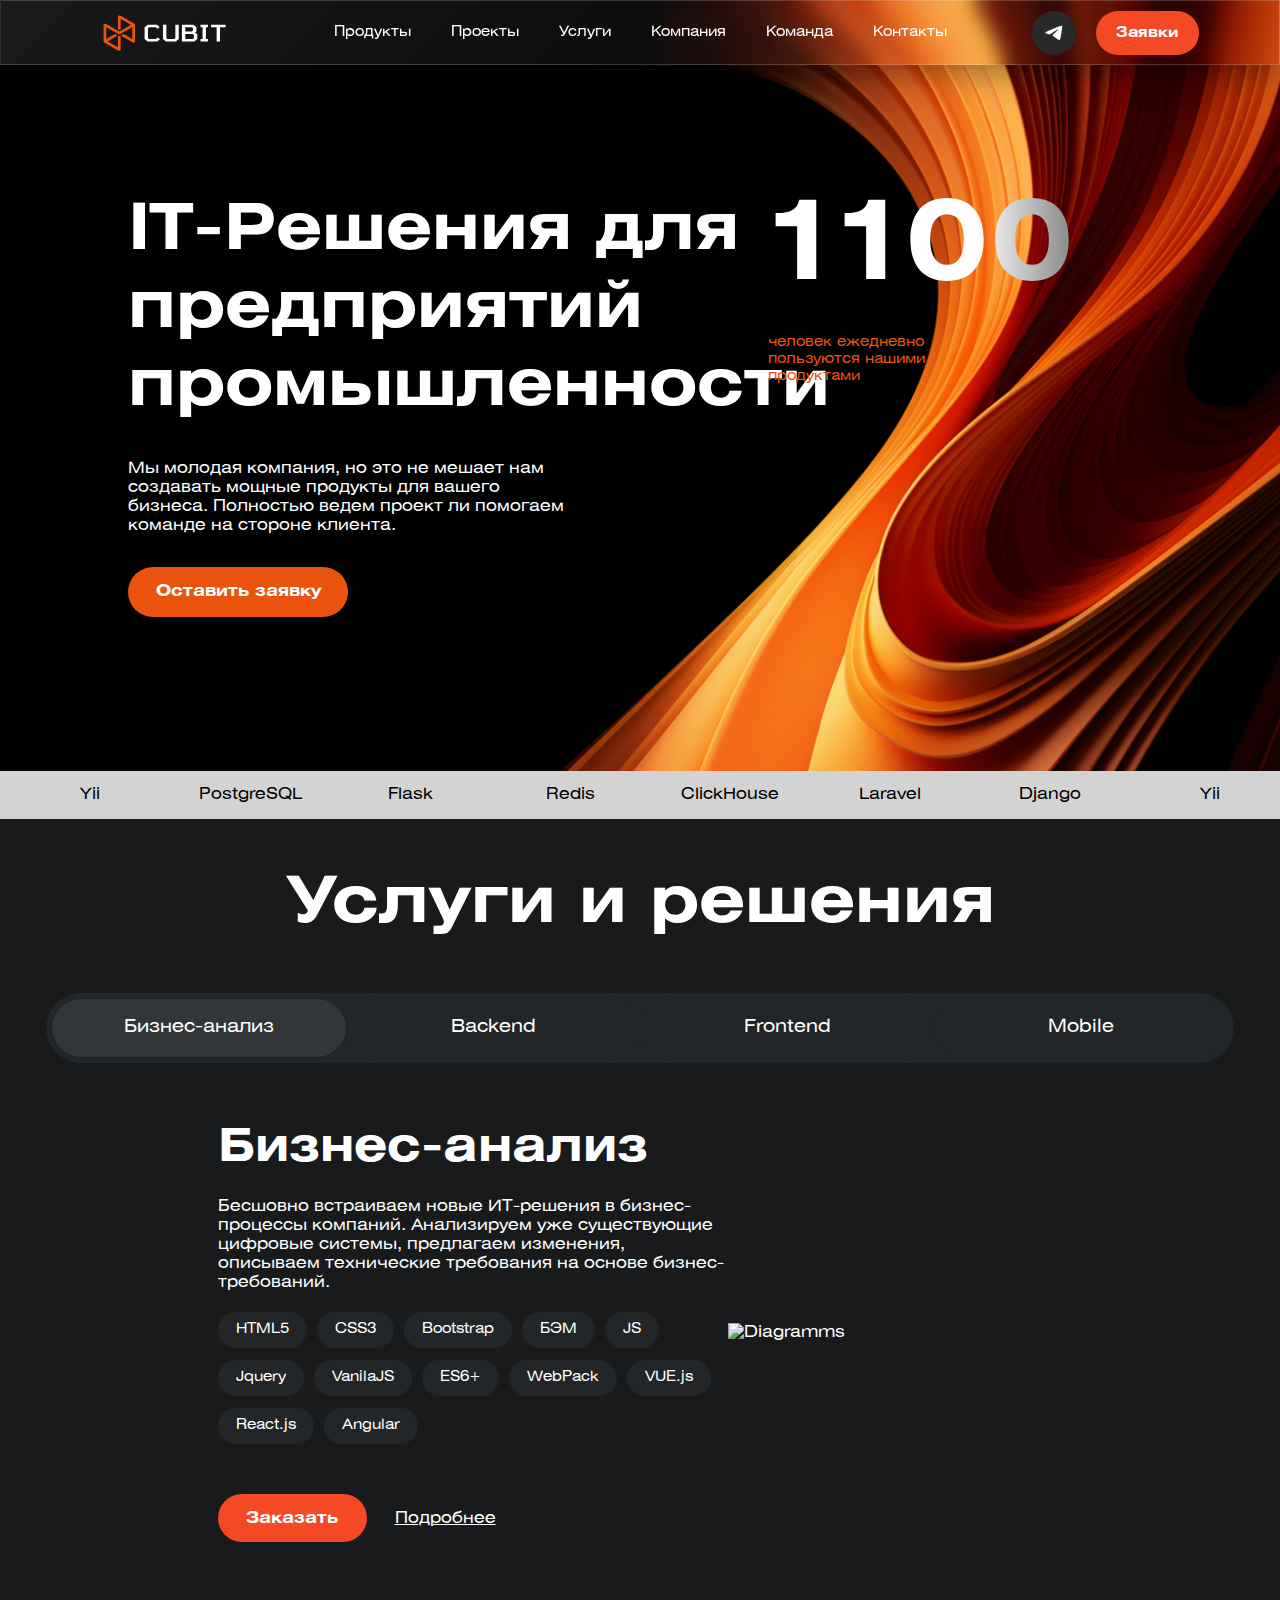
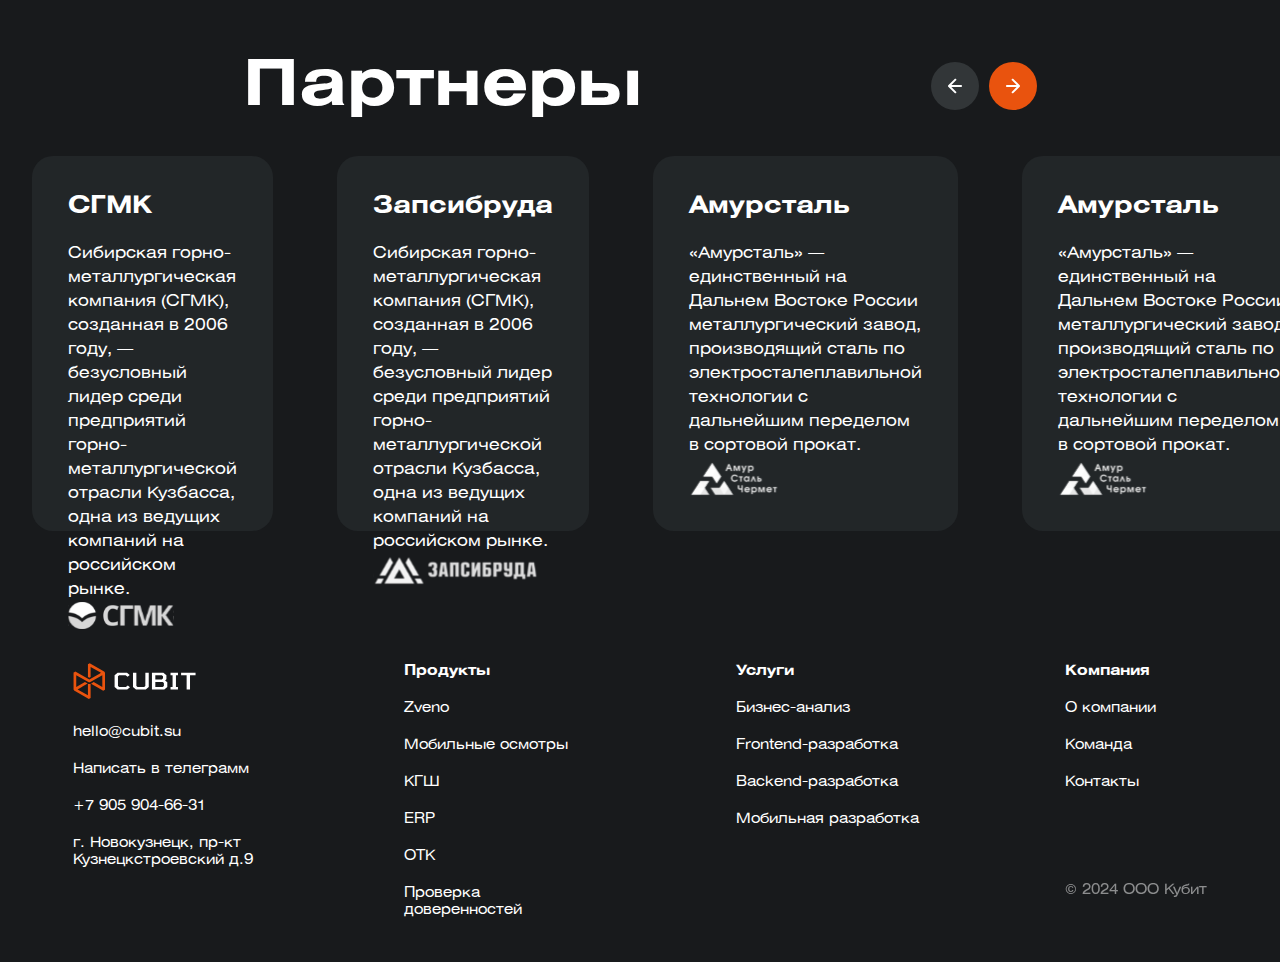
==== HTML/index.html @ 3ac8e77f "Add files via upload" ====
<!DOCTYPE html>
<html lang="en">

<head>
    <meta charset="UTF-8">
    <meta name="viewport" content="width=device-width, initial-scale=1.0">
    <meta lang="ru">
    <link rel="stylesheet" href="../CSS/index.css">
    <title>CUBIT</title>
</head>

<body>
    <section class="main-info-container">
        <header>
            <div class="header-container">
                <nav class="navigation-container">
                    <div class="company-logo">
                        <img src="../images/CubtiLogo.svg" alt="LOGO">
                    </div>
                    <div class="header-label">
                        <ul class="items">
                            <li class="item">Продукты</li>
                            <li class="item">Проекты</li>
                            <li class="item">Услуги</li>
                            <li class="item">Компания</li>
                            <li class="item">Команда</li>
                            <li class="item">Контакты</li>
                        </ul>
                    </div>
                    <div class="header-button">
                        <button class="telegramm"></button><button class="requests">Заявки</button>
                    </div>
                </nav>
        </header>
        <main>
            <div class="description-container">
                <h1 class="tesis">IT-Решения для предприятий промышленности</h1>
                <p class="description">Мы молодая компания, но это не мешает нам создавать мощные продукты для вашего
                    бизнеса. Полностью ведем проект ли помогаем команде на стороне клиента.</p>
                <button class="requests">Оставить заявку</button>
            </div>
            <div class="human-counter-container">
                <h1 class="human-counter">1100</h1>
                <p class="human-counter-description">человек ежедневно пользуются нашими продуктами</p>
            </div>
        </main>
    </section>
    <div class="scroll-feed">
        <ul class="scroll-feed-content">
            <li class="item">ClickHouse</li>
            <li class="item">Laravel</li>
            <li class="item">Django</li>
            <li class="item">Yii</li>
            <li class="item">PostgreSQL</li>
            <li class="item">Flask</li>
            <li class="item">Redis</li>
        </ul>
    </div>
    <div class="service-solution">
        <h1 class="solution-tesis">Услуги и решения</h1>
        <div class="solution-container">
            <div class="solutions">
                <button class="solution-btn tablink solution-selected"
                    onclick="openSolution(event,'Bussiness')">Бизнес-анализ</button>
                <button class="solution-btn tablink" onclick="openSolution(event,'Backend')">Backend</button>
                <button class="solution-btn tablink" onclick="openSolution(event,'Frontend')">Frontend</button>
                <button class="solution-btn tablink" onclick="openSolution(event,'Mobile')">Mobile</button>
            </div>
        </div>
        <div class="solution-explanation-container solution" id="Bussiness">
            <div class="solution-explanation">
                <h1 class="solution-name">Бизнес-анализ</h1>
                <p class="solution-description">Бесшовно встраиваем новые ИТ-решения в бизнес- процессы компаний.
                    Анализируем
                    уже существующие цифровые системы, предлагаем изменения, описываем технические требования на основе
                    бизнес-требований.</p>
                <ul class="solution-tags">
                    <li class="solution-tag">HTML5</li>
                    <li class="solution-tag">CSS3</li>
                    <li class="solution-tag">Bootstrap</li>
                    <li class="solution-tag">БЭМ</li>
                    <li class="solution-tag">JS</li>
                    <li class="solution-tag">Jquery</li>
                    <li class="solution-tag">VanilaJS</li>
                    <li class="solution-tag">ES6+</li>
                    <li class="solution-tag">WebPack</li>
                    <li class="solution-tag">VUE.js</li>
                    <li class="solution-tag">React.js</li>
                    <li class="solution-tag">Angular</li>
                </ul>
                <div class="info-container">
                    <button class="requests">Заказать</button><a href="#" class="detail">Подробнее</a>
                </div>
            </div>
            <img class="diagramm-picture" src="../images/diagramm.svg" alt="Diagramms">
        </div>
        <div class="solution-explanation-container solution" style="display: none;" id="Backend">
            <div class="solution-explanation">
                <h1 class="solution-name">Backend</h1>
                <p class="solution-description">Бесшовно встраиваем новые ИТ-решения в бизнес- процессы компаний.
                    Анализируем
                    уже существующие цифровые системы, предлагаем изменения, описываем технические требования на основе
                    бизнес-требований.</p>
                <ul class="solution-tags">
                    <li class="solution-tag">HTML5</li>
                    <li class="solution-tag">CSS3</li>
                    <li class="solution-tag">Bootstrap</li>
                    <li class="solution-tag">БЭМ</li>
                    <li class="solution-tag">JS</li>
                    <li class="solution-tag">Jquery</li>
                    <li class="solution-tag">VanilaJS</li>
                    <li class="solution-tag">ES6+</li>
                    <li class="solution-tag">WebPack</li>
                    <li class="solution-tag">VUE.js</li>
                    <li class="solution-tag">React.js</li>
                    <li class="solution-tag">Angular</li>
                </ul>
                <div class="info-container">
                    <button class="requests">Заказать</button><a href="#" class="detail">Подробнее</a>
                </div>
            </div>
            <img class="diagramm-picture" src="../images/diagramm2.svg" alt="Diagramms">
        </div>
        <div class="solution-explanation-container solution" style="display: none;" id="Frontend">
            <div class="solution-explanation">
                <h1 class="solution-name">Frontend</h1>
                <p class="solution-description">Бесшовно встраиваем новые ИТ-решения в бизнес- процессы компаний.
                    Анализируем
                    уже существующие цифровые системы, предлагаем изменения, описываем технические требования на основе
                    бизнес-требований.</p>
                <ul class="solution-tags">
                    <li class="solution-tag">HTML5</li>
                    <li class="solution-tag">CSS3</li>
                    <li class="solution-tag">Bootstrap</li>
                    <li class="solution-tag">БЭМ</li>
                    <li class="solution-tag">JS</li>
                    <li class="solution-tag">Jquery</li>
                    <li class="solution-tag">VanilaJS</li>
                    <li class="solution-tag">ES6+</li>
                    <li class="solution-tag">WebPack</li>
                    <li class="solution-tag">VUE.js</li>
                    <li class="solution-tag">React.js</li>
                    <li class="solution-tag">Angular</li>
                </ul>
                <div class="info-container">
                    <button class="requests">Заказать</button><a href="#" class="detail">Подробнее</a>
                </div>
            </div>
            <img class="diagramm-picture" src="../images/diagramm3.svg" alt="Diagramms">
        </div>
        <div class="solution-explanation-container solution" style="display: none;" id="Mobile">
            <div class="solution-explanation">
                <h1 class="solution-name">Mobile</h1>
                <p class="solution-description">Бесшовно встраиваем новые ИТ-решения в бизнес- процессы компаний.
                    Анализируем
                    уже существующие цифровые системы, предлагаем изменения, описываем технические требования на основе
                    бизнес-требований.</p>
                <ul class="solution-tags">
                    <li class="solution-tag">HTML5</li>
                    <li class="solution-tag">CSS3</li>
                    <li class="solution-tag">Bootstrap</li>
                    <li class="solution-tag">БЭМ</li>
                    <li class="solution-tag">JS</li>
                    <li class="solution-tag">Jquery</li>
                    <li class="solution-tag">VanilaJS</li>
                    <li class="solution-tag">ES6+</li>
                    <li class="solution-tag">WebPack</li>
                    <li class="solution-tag">VUE.js</li>
                    <li class="solution-tag">React.js</li>
                    <li class="solution-tag">Angular</li>
                </ul>
                <div class="info-container">
                    <button class="requests">Заказать</button><a href="#" class="detail">Подробнее</a>
                </div>
            </div>
            <img class="diagramm-picture" src="../images/diagramm4.svg" alt="Diagramms">
        </div>
    </div>
    <section class="company-feed">
        <div class="upper-company-menu">
            <h1>Партнеры</h1>
            <div class="move-container"><button class="move"></button><button class="choose move"></button></div>
        </div>
        <div class="article-section">
            <article class="client">
                <h2 class="company-name">СГМК</h2>
                <p class="company-description">Сибирская горно-металлургическая компания (СГМК), созданная в 2006 году,
                    — безусловный лидер среди предприятий горно-металлургической отрасли Кузбасса, одна из ведущих
                    компаний на российском рынке.</p>
                <div class="image-container">
                    <img class="company-logo" src="../images/image 75.svg" alt="LOGO">
                </div>
            </article>
            <article class="client">
                <h2 class="company-name">Запсибруда</h2>
                <p class="company-description">Сибирская горно-металлургическая компания (СГМК), созданная в 2006 году,
                    — безусловный лидер среди предприятий горно-металлургической отрасли Кузбасса, одна из ведущих
                    компаний на российском рынке.</p>
                <div class="image-container">
                    <img class="company-logo" src="../images/image 72.svg" alt="LOGO">
                </div>
            </article>
            <article class="client">
                <h2 class="company-name">Амурсталь</h2>
                <p class="company-description">«Амурсталь» — единственный на Дальнем Востоке России металлургический
                    завод, производящий сталь по электросталеплавильной технологии с дальнейшим переделом в сортовой
                    прокат.</p>
                <div class="image-container">
                    <img class="company-logo" src="../images/image 77.svg" alt="LOGO">
                </div>
            </article>
            <article class="client">
                <h2 class="company-name">Амурсталь</h2>
                <p class="company-description">«Амурсталь» — единственный на Дальнем Востоке России металлургический
                    завод, производящий сталь по электросталеплавильной технологии с дальнейшим переделом в сортовой
                    прокат.</p>
                <div class="image-container">
                    <img class="company-logo" src="../images/image 77.svg" alt="LOGO">
                </div>
            </article>
        </div>
    </section>
    <div class="footer">
        <div class="footer-container">
            <img src="../images/CubtiLogo.svg" alt="LOGO">
            <ul class="items">
                <li class="item">hello@cubit.su</li>
                <li class="item">Написать в телеграмм</li>
                <li class="item">+7 905 904-66-31</li>
                <li class="item">г. Новокузнецк, пр-кт Кузнецкстроевский д.9</li>
            </ul>
        </div>
        <div class="footer-container">
            <h3 class="heading">Продукты</h3>
            <ul class="items">
                <li class="item">Zveno</li>
                <li class="item">Мобильные осмотры</li>
                <li class="item">КГШ</li>
                <li class="item">ERP</li>
                <li class="item">ОТК</li>
                <li class="item">Проверка доверенностей</li>
            </ul>
        </div>
        <div class="footer-container">
            <h3 class="heading">Услуги</h3>
            <ul class="items">
                <li class="item">Бизнес-анализ</li>
                <li class="item">Frontend-разработка</li>
                <li class="item">Backend-разработка</li>
                <li class="item">Мобильная разработка</li>
            </ul>
        </div>
        <div class="footer-container">
            <h3 class="heading">Компания</h3>
            <ul class="items">
                <li class="item">О компании</li>
                <li class="item">Команда</li>
                <li class="item">Контакты</li>
            </ul>
            <p class="non-classic-item">© 2024 ООО Кубит</p>
        </div>
    </div>
</body>

</html>

<script>
    function openSolution(evt, solutionName) {
        var i, x, tablinks;
        var x = document.getElementsByClassName("solution");
        for (i = 0; i < x.length; i++) {
            x[i].style.display = "none";
        }
        tablinks = document.getElementsByClassName("tablink");
        for (i = 0; i < x.length; i++) {
            tablinks[i].className = tablinks[i].className.replace(" solution-selected", "");
        }
        document.getElementById(solutionName).style.display = "flex";
        evt.currentTarget.className += " solution-selected";
    }
</script>
<script>
    const root = document.documentElement;
    const scroll_feed = getComputedStyle(root).getPropertyValue("--scroll-feed-elements-displayed");
    const scroll_feed_content = document.querySelector("ul.scroll-feed-content");

    root.style.setProperty("--scroll-feed-elements",scroll_feed_content.children.length);

    for (let i = 0; i < scroll_feed; i++) {
        scroll_feed_content.appendChild(scroll_feed_content.children[i].cloneNode(true));
    }
</script>
---- CSS/index.css ----
* {
    box-sizing: border-box;
    margin: 0;
    padding: 0;
}

@font-face {
    font-family: "HeliosExt";
    src: url("../fonts/HeliosExt-Bold.otf") format("opentype");
    font-weight: bold;
}

@font-face {
    font-family: "HeliosExt";
    src: url("../fonts/HeliosExt-Regular.otf") format("opentype");
    font-weight: normal;
}

body {
    font-family: 'HeliosExt', sans-serif;
    background-color: #181A1C;
}

.main-info-container {
    background-color: #000000;
    width: auto;
    background-repeat: no-repeat;
    background-size: contain;
    background-image: url("../images/Background.png");
    position: relative;
    background-position: right;
    z-index:0;
}

.navigation-container {
    padding: 0 15px;
    display: flex;
    height: 65px;
    background: linear-gradient(135deg, rgba(255, 255, 255, 0.1), rgba(255, 255, 255, 0));
    backdrop-filter: blur(10px);
    -webkit-backdrop-filter: blur(10px);
    border: 1px solid rgba(255, 255, 255, 0.18);
    box-shadow: 0 8px 32px 0 rgba(0, 0, 0, 0.37);
}

.navigation-container .company-logo {
    width: 33%;
    height: 36px;
    display: flex;
    justify-content: center;
    align-self: center;
}

.navigation-container .header-label {
    align-content: center;
}

.navigation-container .header-label .items {
    width: auto;
    display: flex;
    list-style: none;
}

.item {
    font-size: 14px;
    color: #ffffff;
    padding-left: 20px;
    padding-right: 20px;
}

.navigation-container .header-button {
    display: flex;
    justify-content: center;
    align-items: center;
    width: 33%;
}

.navigation-container .header-button .requests {
    text-align: center;
    font-family: 'HeliosExt', sans-serif;
    font-weight: bold;
    font-size: 14px;
    border-radius: 30px;
    background-color: rgba(243, 73, 37, 255);
    color: #ffffff;
    border: 0px;
    font-weight: bold;
    border-radius: 100px;
    padding: 13px 20px 11px 20px;
    width: 103px;
    height: 44px;
    backdrop-filter: blur(15px);
}

.navigation-container .header-button .telegramm {
    border-radius: 100px;
    padding: 12px 13px 12px 11px;
    width: 44px;
    height: 44px;
    backdrop-filter: blur(15px);
    background-image: url("../images/TelegramLogo.svg");
    background-repeat: no-repeat;
    background-position: center;
    background-color: #292929;
    border: 0px;
    margin-right: 20px;
}

main {
    display: flex;
    flex-wrap: wrap;
}

main .tesis {
    font-weight: bold;
    color: #ffffff;
    font-size: 64px;
}

main .description-container {
    width: 50%;
    flex-wrap: wrap;
    justify-content: center;
    align-items: center;
    margin-left: 10%;
    margin-top: 10%;
    margin-bottom: 12%;
}

main .description-container .requests {
    width: 220px;
    height: 50px;
    font-size: 16px;
    align-self: center;
    margin-top: 5%;
    border-radius: 30px;
    background-color: rgba(233, 83, 14, 255);
    color: #ffffff;
    border: 0px;
    font-weight: bold;
    font-family: 'HeliosExt', sans-serif;
}

main .description {
    color: #ffffff;
    margin-top: 5%;
    width: 70%;
}

main .human-counter {
    font-weight: bold;
    color: #ffffff;
    font-size: 112px;
    line-height: 100%;
    letter-spacing: 0.02em;
    color: transparent;
    -webkit-background-clip: text;
    position: relative;
    background-clip: text;
    background-image: linear-gradient(to right, #fff, #fff, #000000);
    z-index: -1;
}

main .human-counter-description {
    flex-direction: row;
    flex-wrap: wrap;
    width: 50%;
    margin-top: 7%;
    font-family: 'HeliosExt', sans-serif;
    color: #ffffff;
    font-size: 14px;
}

main .human-counter-container {
    margin-top: 10%
}

main .human-counter-container .human-counter-description {
    font-family: 'HeliosExt', sans-serif;
    color: rgba(233, 83, 14, 255);
}

.scroll-feed {
    background-color: #d3d3d3;
    height: 48px;
    padding: 12px 20px;
    overflow: hidden;
    position: relative;
}

:root {
    --scroll-feed-width: 80vw;
    --scroll-feed-height: 20vh;
    --scroll-feed-elements-displayed: 7;
    --scroll-feed-element-width: calc(var(--scroll-feed-width) / var(--scroll-feed-elements-displayed));
    --scroll-feed-animation-duration: calc(var(--scroll-feed-elements) * 5s);
}

.scroll-feed-content {
    list-style: none;
    height: 100%;
    display: flex;
    animation: 100ms linear infinite;
}

.scroll-feed:before,
.scroll-feed:after {
    position: absolute;
    height: 100%;
    top: 0;
    z-index: 1;
    content: "";
}

.scroll-feed .scroll-feed-content {
    display: flex;
    justify-content: center;
    align-content: center;
    list-style-type: none;
    animation: scrolling var(--scroll-feed-animation-duration) linear infinite;
}

@keyframes scrolling {
    0% {
        transform: translateX(0);
    }

    100% {
        transform: translateX(calc(-1 * var(--scroll-feed-element-width) * var(--scroll-feed-elements)));
    }
}

.scroll-feed .scroll-feed-content .item {
    color: black;
    padding-left: 40px;
    line-height: 150%;
    font-size: 16px;
    display: flex;
    justify-content: center;
    align-items: center;
    flex-shrink: 0;
    width: 160px;
    max-height: 100%;
    white-space: nowrap;
}

@media (max-width: 600px) {
    html {
        font-size: 12px;
    }

    :root {
        --scroll-feed-width: 100vw;
        --scroll-feed-height: 16vh;
        --scroll-feed-elements-displayed: 3;
    }

    .scroll-feed:before,
    .scroll-feed:after {
        width: 5rem;
    }
}

.service-solution {
    color: #ffffff;
    width: 100%;
    margin-bottom: 100px;
}

.service-solution .solution-tesis {
    display: flex;
    justify-content: center;
    margin-top: 4%;
    margin-bottom: 4%;
    font-size: 64px;
    line-height: 112%;
}

.service-solution .solution-container {
    justify-content: center;
    display: flex;
}

.service-solution .solutions {
    justify-content: center;
    align-items: center;
    display: flex;
    border-radius: 100px;
    padding: 6px;
    height: 70px;
    background-color: #222628;
}

.service-solution .solutions .solution-btn {
    text-align: center;
    list-style-type: none;
    border-radius: 100px;
    padding: 16px 8px;
    width: 294px;
    height: 58px;
    font-size: 18px;
    color: #ffffff;
    border: 0;
    font-family: 'HeliosExt', sans-serif;
    background-color: #222628;
}

.service-solution .solutions .solution-selected {
    text-align: center;
    list-style-type: none;
    border-radius: 100px;
    padding: 16px 8px;
    width: 294px;
    height: 58px;
    box-shadow: 0 1px 2px 0 rgba(0, 0, 0, 0.15);
    background: #323638;
    font-size: 18px;
}

.service-solution .solution-tags {
    margin-top: 20px;
    display: flex;
    flex-wrap: wrap;
    width: 500px;
    list-style-type: none;
    align-content: center;
    gap: 12px 10px;
}

.service-solution .solution-tags .solution-tag {
    padding: 9px 18px 7px 18px;
    height: 36px;
    border-radius: 30px;
    text-align: center;
    font-size: 14px;
    background-color: #222628;
}

.service-solution .requests {
    border-radius: 40px;
    padding: 13px 28px 11px 28px;
    width: 149px;
    height: 48px;
    border: 0px;
    background-color: rgba(243, 73, 37, 255);
    color: #ffffff;
    font-weight: bold;
    font-size: 16px;
    line-height: 150%;
    font-family: 'HeliosExt', sans-serif;
}

.info-container {
    margin-top: 50px
}

.solution-description {
    margin-top: 20px;
    width: 510px;
    flex-wrap: wrap;
}

.detail {
    color: #ffffff;
    text-decoration: underline 0.89px solid #ffffff;
    border-radius: 40px;
    padding: 13px 28px 11px 28px;
    width: 166px;
    height: 48px;
}

.solution-explanation-container {
    margin-top: 50px;
    justify-content: space-around;
    align-items: center;
    display: flex;
    margin-left: 17%;
    margin-right: 17%;
}

.solution-name {
    font-size: 46px;
    line-height: 117%;
    font-weight: bold;
}


.diagramm-picture {
    justify-content: center;
    align-content: center;
    width: 592px;
    height: 440px;
}

.company-feed {
    color: #ffffff;
}

.company-feed .upper-company-menu {
    justify-content: space-between;
    align-items: center;
    display: flex;
    margin-left: 19%;
    margin-right: 19%;
}

.company-feed h1 {
    font-weight: bold;
    font-size: 64px;
    line-height: 112%;
}

.company-feed .move {
    height: 48px;
    width: 48px;
    border-radius: 30px;
    border: 0;
    background-color: #323638;
    background-image: url("../images/Arrow\ 1.svg");
    background-repeat: no-repeat;
    background-position: center;
    margin-left: 10px;
}

.company-feed .choose {
    background-color: #E9530E;
    background-image: url("../images/Arrow\ 1.svg");
    transform: rotate(180deg);
}

.article-section {
    display: flex;
    justify-content: space-between;
}

.client {
    margin: 32px;
    border-radius: 21px;
    padding: 36px;
    width: 374px;
    height: 375px;
    background: #222628;
    display: flex;
    flex-direction: column;
}

.company-description {
    margin-top: 20px;
    line-height: 150%;
}

.client .image-container {
    height: 100%;
    align-content: end;
    justify-items: end;
}

.footer {
    margin-top: 100px;
    color: #ffffff;
    width: 100%;
    height: 299px;
    display: flex;
    justify-content: space-around;
}

.footer .footer-container {
    align-items: center;
}

.footer .items {
    list-style-type: none;
}

.footer .item {
    max-width: 185px;
    text-align: left;
    margin-left: 0;
    padding: 0;
    margin-top: 20px;
    font-weight: normal;
    font-size: 14px;
}

.footer .heading {
    font-weight: bold;
    font-size: 14px;
}

.footer .non-classic-item {
    opacity: 0.5;
    font-size: 14px;
    height: 108px;
    align-content: end;
}

/*animation, position, z-index, max-width, class for div*/
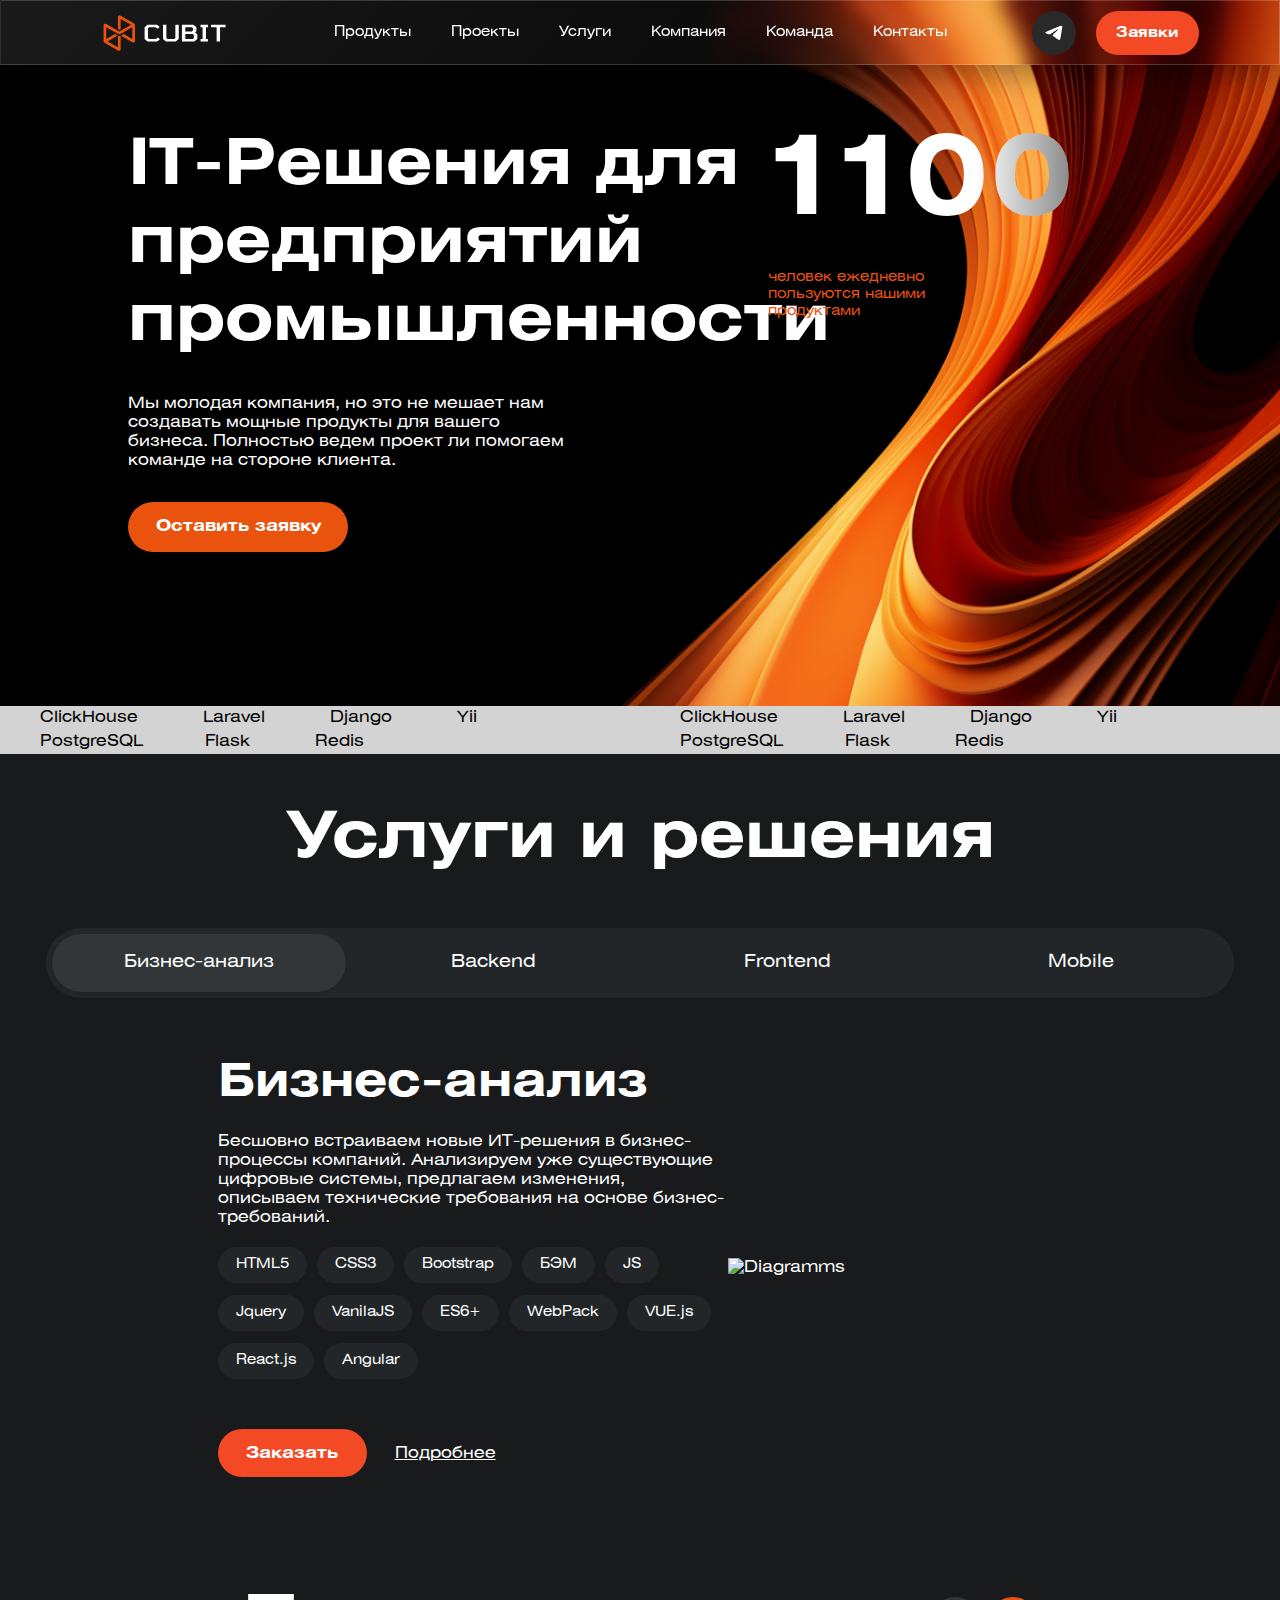
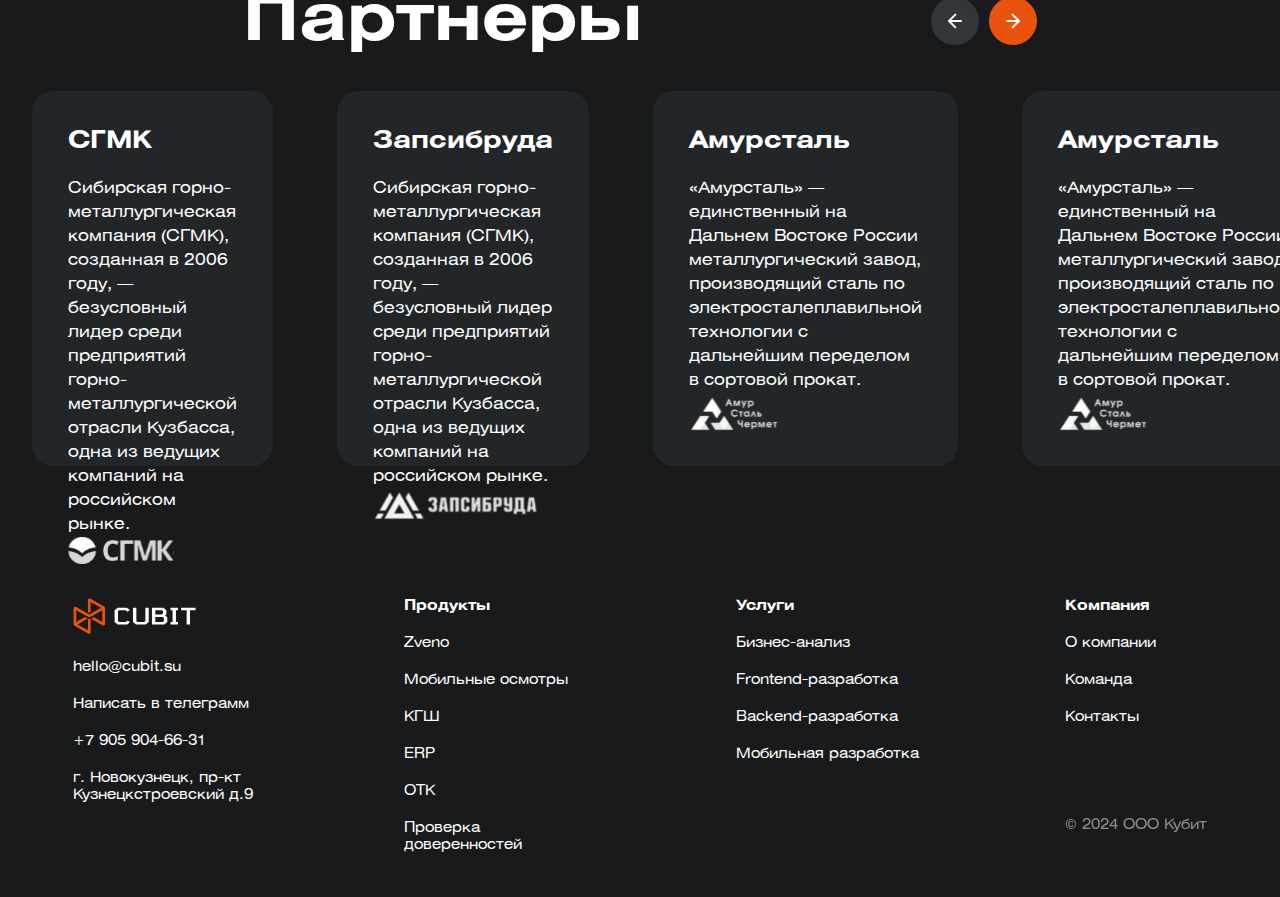
==== commit 1772dac7: "Start learning js" ====
--- a/HTML/index.html
+++ b/HTML/index.html
@@ -10,43 +10,51 @@
 </head>
 
 <body>
-    <section class="main-info-container">
-        <header>
-            <div class="header-container">
-                <nav class="navigation-container">
-                    <div class="company-logo">
-                        <img src="../images/CubtiLogo.svg" alt="LOGO">
-                    </div>
-                    <div class="header-label">
-                        <ul class="items">
-                            <li class="item">Продукты</li>
-                            <li class="item">Проекты</li>
-                            <li class="item">Услуги</li>
-                            <li class="item">Компания</li>
-                            <li class="item">Команда</li>
-                            <li class="item">Контакты</li>
-                        </ul>
-                    </div>
-                    <div class="header-button">
-                        <button class="telegramm"></button><button class="requests">Заявки</button>
-                    </div>
-                </nav>
-        </header>
-        <main>
-            <div class="description-container">
-                <h1 class="tesis">IT-Решения для предприятий промышленности</h1>
-                <p class="description">Мы молодая компания, но это не мешает нам создавать мощные продукты для вашего
-                    бизнеса. Полностью ведем проект ли помогаем команде на стороне клиента.</p>
-                <button class="requests">Оставить заявку</button>
-            </div>
-            <div class="human-counter-container">
-                <h1 class="human-counter">1100</h1>
-                <p class="human-counter-description">человек ежедневно пользуются нашими продуктами</p>
-            </div>
-        </main>
-    </section>
+    <header>
+        <div class="header-container">
+            <nav class="navigation-container">
+                <div class="company-logo">
+                    <img src="../images/CubtiLogo.svg" alt="LOGO">
+                </div>
+                <div class="header-label">
+                    <ul class="items">
+                        <li class="item">Продукты</li>
+                        <li class="item">Проекты</li>
+                        <li class="item">Услуги</li>
+                        <li class="item">Компания</li>
+                        <li class="item">Команда</li>
+                        <li class="item">Контакты</li>
+                    </ul>
+                </div>
+                <div class="header-button">
+                    <button class="telegramm"></button><button class="requests">Заявки</button>
+                </div>
+            </nav>
+    </header>
+    <main>
+        <div class="description-container">
+            <h1 class="tesis">IT-Решения для предприятий промышленности</h1>
+            <p class="description">Мы молодая компания, но это не мешает нам создавать мощные продукты для вашего
+                бизнеса. Полностью ведем проект ли помогаем команде на стороне клиента.</p>
+            <button class="requests">Оставить заявку</button>
+        </div>
+        <div class="human-counter-container">
+            <h1 class="human-counter">1100</h1>
+            <p class="human-counter-description">человек ежедневно пользуются нашими продуктами</p>
+        </div>
+    </main>
     <div class="scroll-feed">
-        <ul class="scroll-feed-content">
+        <ul class="scroll-feed-content-1">
+            <li class="item">ClickHouse</li>
+            <li class="item">Laravel</li>
+            <li class="item">Django</li>
+            <li class="item">Yii</li>
+            <li class="item">PostgreSQL</li>
+            <li class="item">Flask</li>
+            <li class="item">Redis</li>
+        </ul>
+
+        <ul class="scroll-feed-content-2" aria-hidden="true">
             <li class="item">ClickHouse</li>
             <li class="item">Laravel</li>
             <li class="item">Django</li>
@@ -94,7 +102,7 @@
             </div>
             <img class="diagramm-picture" src="../images/diagramm.svg" alt="Diagramms">
         </div>
-        <div class="solution-explanation-container solution" style="display: none;" id="Backend">
+        <div class="solution-explanation-container hidden-block solution" id="Backend">
             <div class="solution-explanation">
                 <h1 class="solution-name">Backend</h1>
                 <p class="solution-description">Бесшовно встраиваем новые ИТ-решения в бизнес- процессы компаний.
@@ -121,7 +129,7 @@
             </div>
             <img class="diagramm-picture" src="../images/diagramm2.svg" alt="Diagramms">
         </div>
-        <div class="solution-explanation-container solution" style="display: none;" id="Frontend">
+        <div class="solution-explanation-container hidden-block solution" id="Frontend">
             <div class="solution-explanation">
                 <h1 class="solution-name">Frontend</h1>
                 <p class="solution-description">Бесшовно встраиваем новые ИТ-решения в бизнес- процессы компаний.
@@ -148,7 +156,7 @@
             </div>
             <img class="diagramm-picture" src="../images/diagramm3.svg" alt="Diagramms">
         </div>
-        <div class="solution-explanation-container solution" style="display: none;" id="Mobile">
+        <div class="solution-explanation-container hidden-block solution" id="Mobile">
             <div class="solution-explanation">
                 <h1 class="solution-name">Mobile</h1>
                 <p class="solution-description">Бесшовно встраиваем новые ИТ-решения в бизнес- процессы компаний.
@@ -279,14 +287,174 @@
         evt.currentTarget.className += " solution-selected";
     }
 </script>
-<script>
-    const root = document.documentElement;
-    const scroll_feed = getComputedStyle(root).getPropertyValue("--scroll-feed-elements-displayed");
-    const scroll_feed_content = document.querySelector("ul.scroll-feed-content");
-
-    root.style.setProperty("--scroll-feed-elements",scroll_feed_content.children.length);
-
-    for (let i = 0; i < scroll_feed; i++) {
-        scroll_feed_content.appendChild(scroll_feed_content.children[i].cloneNode(true));
-    }
+
+<script>
+    function upChar(symboll) {
+        return symboll[0].toUpperCase() + symboll.slice(1);
+    }
+    console.log(upChar("Вася"));
+</script>
+
+<script>
+    function checkSpam(str) {
+        str = str.toLowerCase();
+        if (str.includes("1xbet"))
+            return true;
+        else if (str.includes("xxx"))
+            return true;
+        return false;
+    }
+
+    console.log(checkSpam('1XbeT now') === true);
+    console.log(checkSpam('free xxxxx') === true);
+    console.log(checkSpam('innocent rabbit') === true);
+</script>
+
+<script>
+    function truncate(str, maxlength) {
+        if (str.length <= maxlength)
+            return str;
+        return str.slice(0, maxlength - 1) + "…";
+    }
+
+    console.log(truncate('Вот, что мне хотелось бы сказать на эту тему:', 20));
+    console.log(truncate('Вот, что мне хотелось бы сказать на эту тему:', 20) === 'Вот, что мне хотело…');
+    console.log(truncate('Всем привет!', 20) === 'Всем привет!');
+</script>
+
+<script>
+    let salaries = {
+        month: 'December',
+        currency: 'USD',
+        isPayed: false
+    };
+
+    function sumSalary(salaries) {
+        let sum = 0;
+        for (let x in salaries) {
+            if ((Infinity > salaries[x]) && (salaries[x] > -Infinity) && !(isNaN(salaries[x])) && (typeof (salaries[x]) == typeof (sum)))
+                sum += salaries[x];
+        }
+        return sum;
+    }
+    console.log(sumSalary(salaries));
+</script>
+
+<script>
+    function isEmpty(obj) {
+        let i = 0;
+        for (x in obj) {
+            i++;
+        }
+        if (i == 0)
+            return true;
+        return false;
+    }
+    let schedule = {};
+
+    console.log(isEmpty(schedule)); // true
+
+    schedule["8:30"] = "подъём";
+
+    console.log(isEmpty(schedule)); // false
+</script>
+
+<script>
+    let calculator = {
+        read(number1, number2) {
+            this.number1 = number1;
+            this.number2 = number2;
+        },
+        sum() {
+            return this.number1 + this.number2;
+        },
+        mul() {
+            return this.number1 * this.number2;
+        },
+    };
+    calculator.read(3, 5);
+    console.log(calculator.sum()); // 8
+    console.log(calculator.mul()); // 15
+</script>
+
+<script>
+    let vasya = { name: 'Вася', age: 25 };
+    let petya = { name: 'Петя', age: 30 };
+    let masha = { name: 'Маша', age: 28 };
+
+    let user = [vasya, petya, masha];
+
+    function namify(users) {
+        return users.map(user => user.name);
+    }
+    let names = namify(users);
+    console.log(names);
+</script>
+
+<script>
+    let arr = [5, 3, 8, 1];
+    function filterRange(arr, a, b) {
+        return arr.filter(item => item >= a && item <= b);
+    }
+
+    let filtred = filterRange(arr, 5, 3);
+
+    console.log(filtred);
+    console.log(arr);
+</script>
+
+<script>
+    function camelize(str) {
+        str = str.split('-');
+        for (let i = 1; i < str.length; i++) {
+            str[i] = str[i][0].toUpperCase() + str[i].slice(1);
+        }
+        return str.join('');
+    }
+
+    console.log(camelize('background-color') == 'backgroundColor');
+    console.log(camelize('list-style-image') == 'listStyleImage');
+    console.log(camelize('-webkit-transition') == 'WebkitTransition');
+</script>
+
+<script>
+    let user1 = {
+        "balance": "$1,825.65",
+        "picture": "https://placehold.it/32x32",
+        "age": 21,
+        "name": "Golden Branch",
+        "gender": "male",
+        "greeting": "Hello, Golden Branch! You have 7 unread messages.",
+        "favouriteFruit": "banana"
+    };
+    let user2 = {
+        "balance": "$1,825.65",
+        "picture": "https://placehold.it/32x32",
+        "age": 21,
+        "name": "Golden Branch",
+        "gender": "male",
+        "greeting": "Hello, Golden Branch! You have 7 unread messages.",
+        "favouriteFruit": "banana"
+    };
+    let user3 = {
+        "balance": "$1,825.65",
+        "picture": "https://placehold.it/32x32",
+        "age": 45,
+        "name": "Golden Branch",
+        "gender": "male",
+        "greeting": "Hello, Golden Branch! You have 7 unread messages.",
+        "favouriteFruit": "banana"
+    };
+    let users = [user1, user2, user3];
+
+    function showSalary(users, age) {
+        let filterUsers = users.filter(user => user.age <= age);
+        let finalListsUsers = [];
+        for (let i = 0; i <= filterUsers.length; i++) {
+            finalListsUsers[i] = filterUsers[i].name + filterUsers[i].balance;
+        }
+        return finalListsUsers;
+    }
+    console.log(showSalary(users, 30));
+
 </script>--- a/CSS/index.css
+++ b/CSS/index.css
@@ -19,17 +19,6 @@
 body {
     font-family: 'HeliosExt', sans-serif;
     background-color: #181A1C;
-}
-
-.main-info-container {
-    background-color: #000000;
-    width: auto;
-    background-repeat: no-repeat;
-    background-size: contain;
-    background-image: url("../images/Background.png");
-    position: relative;
-    background-position: right;
-    z-index:0;
 }
 
 .navigation-container {
@@ -41,6 +30,8 @@
     -webkit-backdrop-filter: blur(10px);
     border: 1px solid rgba(255, 255, 255, 0.18);
     box-shadow: 0 8px 32px 0 rgba(0, 0, 0, 0.37);
+    position: absolute;
+    width: 100%;
 }
 
 .navigation-container .company-logo {
@@ -107,8 +98,16 @@
 }
 
 main {
+    background-repeat: no-repeat;
+    background-size: contain;
+    background-image: url("../images/Background.png");
+    position: static;
+    background-position: right;
+    z-index: 0;
     display: flex;
     flex-wrap: wrap;
+    background-color: #000000;
+    width: auto;
 }
 
 main .tesis {
@@ -158,7 +157,7 @@
     position: relative;
     background-clip: text;
     background-image: linear-gradient(to right, #fff, #fff, #000000);
-    z-index: -1;
+    z-index: 0;
 }
 
 main .human-counter-description {
@@ -180,85 +179,74 @@
     color: rgba(233, 83, 14, 255);
 }
 
+@keyframes scroll {
+    0% {
+        transform: translateX(0%);
+    }
+
+    100% {
+        transform: translateX(-200%);
+    }
+}
+
+@keyframes scroll2 {
+    0% {
+        transform: translateX(100%);
+    }
+
+    100% {
+        transform: translateX(-118%);
+    }
+}
+
 .scroll-feed {
     background-color: #d3d3d3;
     height: 48px;
     padding: 12px 20px;
     overflow: hidden;
+    display: flex;
+    justify-content: space-between;
+    align-items: center;
+}
+
+.scroll-feed .scroll-feed-content-1 {
+    animation: scroll 14s linear infinite;
+    align-content: center;
+    list-style-type: none;
+    justify-content: space-between;
     position: relative;
 }
 
-:root {
-    --scroll-feed-width: 80vw;
-    --scroll-feed-height: 20vh;
-    --scroll-feed-elements-displayed: 7;
-    --scroll-feed-element-width: calc(var(--scroll-feed-width) / var(--scroll-feed-elements-displayed));
-    --scroll-feed-animation-duration: calc(var(--scroll-feed-elements) * 5s);
-}
-
-.scroll-feed-content {
-    list-style: none;
-    height: 100%;
-    display: flex;
-    animation: 100ms linear infinite;
-}
-
-.scroll-feed:before,
-.scroll-feed:after {
-    position: absolute;
-    height: 100%;
-    top: 0;
-    z-index: 1;
-    content: "";
-}
-
-.scroll-feed .scroll-feed-content {
-    display: flex;
-    justify-content: center;
+.scroll-feed .scroll-feed-content-2 {
+    animation: scroll2 14s linear infinite;
     align-content: center;
     list-style-type: none;
-    animation: scrolling var(--scroll-feed-animation-duration) linear infinite;
-}
-
-@keyframes scrolling {
-    0% {
-        transform: translateX(0);
-    }
-
-    100% {
-        transform: translateX(calc(-1 * var(--scroll-feed-element-width) * var(--scroll-feed-elements)));
-    }
-}
-
-.scroll-feed .scroll-feed-content .item {
+    justify-content: space-between;
+    position: relative;
+}
+
+.scroll-feed .scroll-feed-content-1 .item {
+    color: black;
+    padding-right: 40px;
+    line-height: 150%;
+    font-size: 16px;
+    display: flex;
+    max-width: 160px;
+    max-height: 100%;
+    white-space: nowrap;
+    display: inline-block;
+}
+
+.scroll-feed .scroll-feed-content-2 .item {
     color: black;
     padding-left: 40px;
     line-height: 150%;
     font-size: 16px;
     display: flex;
-    justify-content: center;
-    align-items: center;
-    flex-shrink: 0;
-    width: 160px;
+    max-width: 160px;
     max-height: 100%;
     white-space: nowrap;
-}
-
-@media (max-width: 600px) {
-    html {
-        font-size: 12px;
-    }
-
-    :root {
-        --scroll-feed-width: 100vw;
-        --scroll-feed-height: 16vh;
-        --scroll-feed-elements-displayed: 3;
-    }
-
-    .scroll-feed:before,
-    .scroll-feed:after {
-        width: 5rem;
-    }
+    display: inline-block;
 }
 
 .service-solution {
@@ -303,6 +291,7 @@
     border: 0;
     font-family: 'HeliosExt', sans-serif;
     background-color: #222628;
+    cursor: pointer;
 }
 
 .service-solution .solutions .solution-selected {
@@ -378,12 +367,15 @@
     margin-right: 17%;
 }
 
+.hidden-block {
+    display: none;
+}
+
 .solution-name {
     font-size: 46px;
     line-height: 117%;
     font-weight: bold;
 }
-
 
 .diagramm-picture {
     justify-content: center;
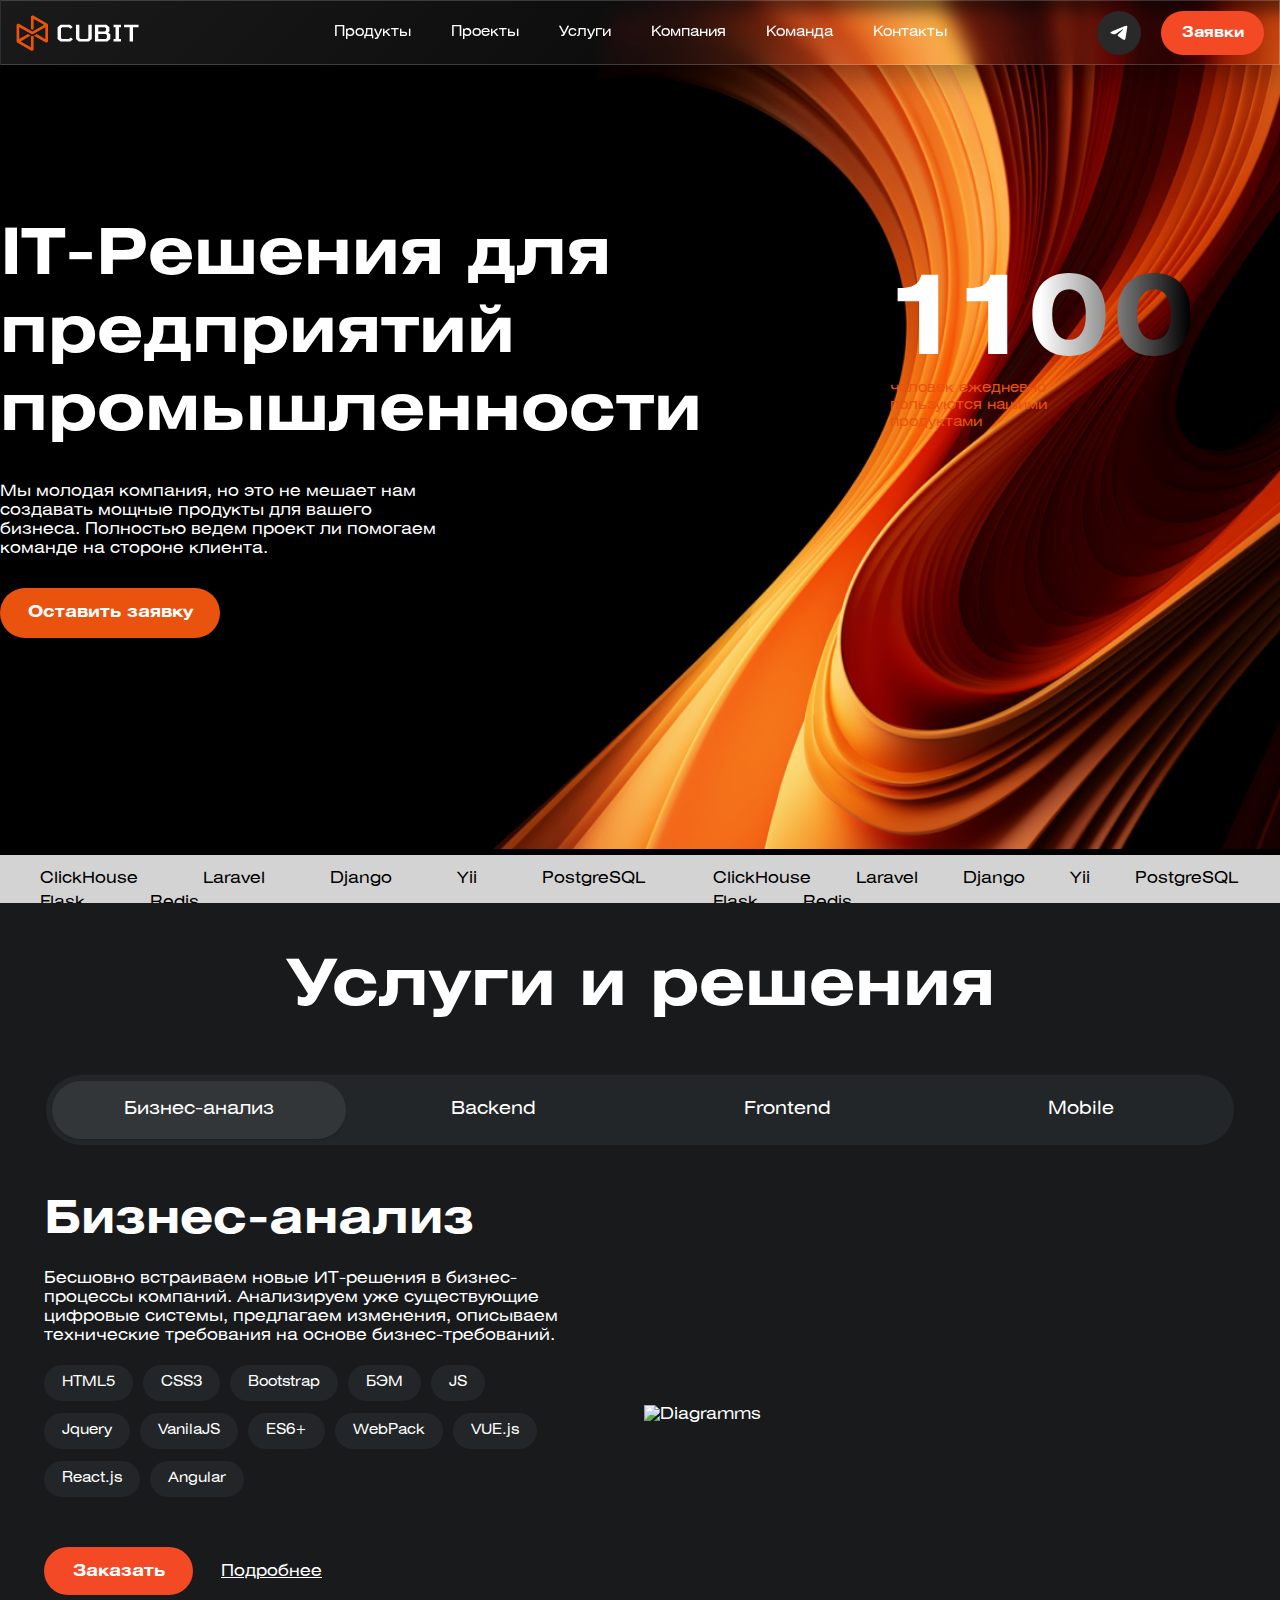
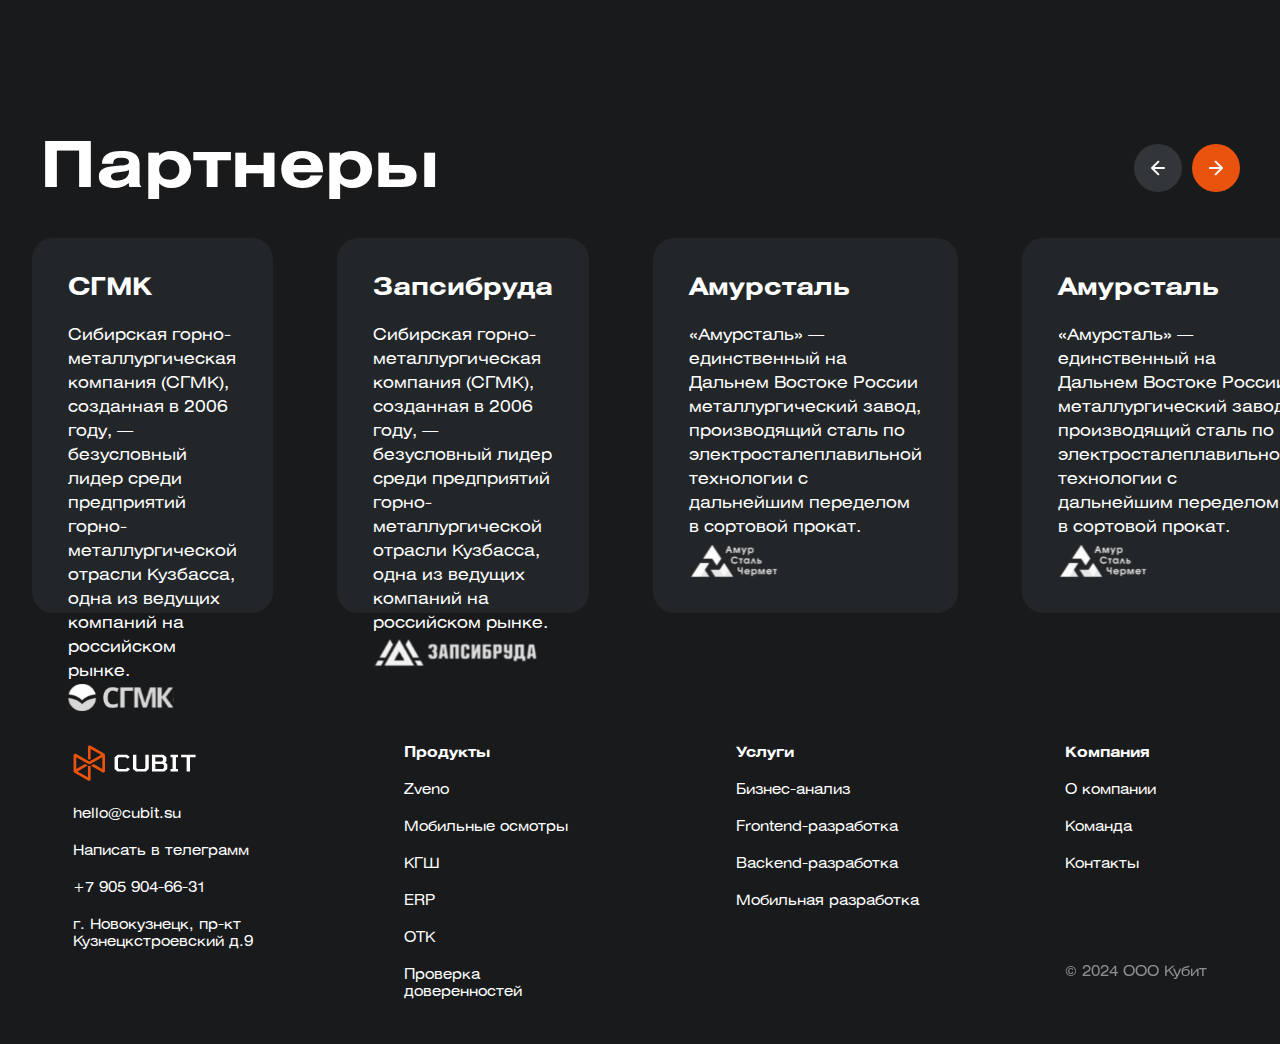
==== commit 3f5fbb02: "Refactoring html and css code" ====
--- a/HTML/index.html
+++ b/HTML/index.html
@@ -30,17 +30,20 @@
                     <button class="telegramm"></button><button class="requests">Заявки</button>
                 </div>
             </nav>
+        </div>
     </header>
     <main>
-        <div class="description-container">
-            <h1 class="tesis">IT-Решения для предприятий промышленности</h1>
-            <p class="description">Мы молодая компания, но это не мешает нам создавать мощные продукты для вашего
-                бизнеса. Полностью ведем проект ли помогаем команде на стороне клиента.</p>
-            <button class="requests">Оставить заявку</button>
-        </div>
-        <div class="human-counter-container">
-            <h1 class="human-counter">1100</h1>
-            <p class="human-counter-description">человек ежедневно пользуются нашими продуктами</p>
+        <div class="main-container">
+            <div class="description-container">
+                <h1 class="tesis">IT-Решения для предприятий промышленности</h1>
+                <p class="description">Мы молодая компания, но это не мешает нам создавать мощные продукты для вашего
+                    бизнеса. Полностью ведем проект ли помогаем команде на стороне клиента.</p>
+                <button class="requests">Оставить заявку</button>
+            </div>
+            <div class="human-counter-container">
+                <h1 class="human-counter">1100</h1>
+                <p class="human-counter-description">человек ежедневно пользуются нашими продуктами</p>
+            </div>
         </div>
     </main>
     <div class="scroll-feed">
@@ -67,6 +70,7 @@
     <div class="service-solution">
         <h1 class="solution-tesis">Услуги и решения</h1>
         <div class="solution-container">
+            <script src = "../Js/index.js"></script>
             <div class="solutions">
                 <button class="solution-btn tablink solution-selected"
                     onclick="openSolution(event,'Bussiness')">Бизнес-анализ</button>
@@ -270,191 +274,4 @@
     </div>
 </body>
 
-</html>
-
-<script>
-    function openSolution(evt, solutionName) {
-        var i, x, tablinks;
-        var x = document.getElementsByClassName("solution");
-        for (i = 0; i < x.length; i++) {
-            x[i].style.display = "none";
-        }
-        tablinks = document.getElementsByClassName("tablink");
-        for (i = 0; i < x.length; i++) {
-            tablinks[i].className = tablinks[i].className.replace(" solution-selected", "");
-        }
-        document.getElementById(solutionName).style.display = "flex";
-        evt.currentTarget.className += " solution-selected";
-    }
-</script>
-
-<script>
-    function upChar(symboll) {
-        return symboll[0].toUpperCase() + symboll.slice(1);
-    }
-    console.log(upChar("Вася"));
-</script>
-
-<script>
-    function checkSpam(str) {
-        str = str.toLowerCase();
-        if (str.includes("1xbet"))
-            return true;
-        else if (str.includes("xxx"))
-            return true;
-        return false;
-    }
-
-    console.log(checkSpam('1XbeT now') === true);
-    console.log(checkSpam('free xxxxx') === true);
-    console.log(checkSpam('innocent rabbit') === true);
-</script>
-
-<script>
-    function truncate(str, maxlength) {
-        if (str.length <= maxlength)
-            return str;
-        return str.slice(0, maxlength - 1) + "…";
-    }
-
-    console.log(truncate('Вот, что мне хотелось бы сказать на эту тему:', 20));
-    console.log(truncate('Вот, что мне хотелось бы сказать на эту тему:', 20) === 'Вот, что мне хотело…');
-    console.log(truncate('Всем привет!', 20) === 'Всем привет!');
-</script>
-
-<script>
-    let salaries = {
-        month: 'December',
-        currency: 'USD',
-        isPayed: false
-    };
-
-    function sumSalary(salaries) {
-        let sum = 0;
-        for (let x in salaries) {
-            if ((Infinity > salaries[x]) && (salaries[x] > -Infinity) && !(isNaN(salaries[x])) && (typeof (salaries[x]) == typeof (sum)))
-                sum += salaries[x];
-        }
-        return sum;
-    }
-    console.log(sumSalary(salaries));
-</script>
-
-<script>
-    function isEmpty(obj) {
-        let i = 0;
-        for (x in obj) {
-            i++;
-        }
-        if (i == 0)
-            return true;
-        return false;
-    }
-    let schedule = {};
-
-    console.log(isEmpty(schedule)); // true
-
-    schedule["8:30"] = "подъём";
-
-    console.log(isEmpty(schedule)); // false
-</script>
-
-<script>
-    let calculator = {
-        read(number1, number2) {
-            this.number1 = number1;
-            this.number2 = number2;
-        },
-        sum() {
-            return this.number1 + this.number2;
-        },
-        mul() {
-            return this.number1 * this.number2;
-        },
-    };
-    calculator.read(3, 5);
-    console.log(calculator.sum()); // 8
-    console.log(calculator.mul()); // 15
-</script>
-
-<script>
-    let vasya = { name: 'Вася', age: 25 };
-    let petya = { name: 'Петя', age: 30 };
-    let masha = { name: 'Маша', age: 28 };
-
-    let user = [vasya, petya, masha];
-
-    function namify(users) {
-        return users.map(user => user.name);
-    }
-    let names = namify(users);
-    console.log(names);
-</script>
-
-<script>
-    let arr = [5, 3, 8, 1];
-    function filterRange(arr, a, b) {
-        return arr.filter(item => item >= a && item <= b);
-    }
-
-    let filtred = filterRange(arr, 5, 3);
-
-    console.log(filtred);
-    console.log(arr);
-</script>
-
-<script>
-    function camelize(str) {
-        str = str.split('-');
-        for (let i = 1; i < str.length; i++) {
-            str[i] = str[i][0].toUpperCase() + str[i].slice(1);
-        }
-        return str.join('');
-    }
-
-    console.log(camelize('background-color') == 'backgroundColor');
-    console.log(camelize('list-style-image') == 'listStyleImage');
-    console.log(camelize('-webkit-transition') == 'WebkitTransition');
-</script>
-
-<script>
-    let user1 = {
-        "balance": "$1,825.65",
-        "picture": "https://placehold.it/32x32",
-        "age": 21,
-        "name": "Golden Branch",
-        "gender": "male",
-        "greeting": "Hello, Golden Branch! You have 7 unread messages.",
-        "favouriteFruit": "banana"
-    };
-    let user2 = {
-        "balance": "$1,825.65",
-        "picture": "https://placehold.it/32x32",
-        "age": 21,
-        "name": "Golden Branch",
-        "gender": "male",
-        "greeting": "Hello, Golden Branch! You have 7 unread messages.",
-        "favouriteFruit": "banana"
-    };
-    let user3 = {
-        "balance": "$1,825.65",
-        "picture": "https://placehold.it/32x32",
-        "age": 45,
-        "name": "Golden Branch",
-        "gender": "male",
-        "greeting": "Hello, Golden Branch! You have 7 unread messages.",
-        "favouriteFruit": "banana"
-    };
-    let users = [user1, user2, user3];
-
-    function showSalary(users, age) {
-        let filterUsers = users.filter(user => user.age <= age);
-        let finalListsUsers = [];
-        for (let i = 0; i <= filterUsers.length; i++) {
-            finalListsUsers[i] = filterUsers[i].name + filterUsers[i].balance;
-        }
-        return finalListsUsers;
-    }
-    console.log(showSalary(users, 30));
-
-</script>+</html>--- a/CSS/index.css
+++ b/CSS/index.css
@@ -21,9 +21,8 @@
     background-color: #181A1C;
 }
 
-.navigation-container {
+.header-container {
     padding: 0 15px;
-    display: flex;
     height: 65px;
     background: linear-gradient(135deg, rgba(255, 255, 255, 0.1), rgba(255, 255, 255, 0));
     backdrop-filter: blur(10px);
@@ -34,11 +33,25 @@
     width: 100%;
 }
 
+.navigation-container {
+    margin: auto;
+    display: flex;
+    height: 100%;
+    width: 100%;
+
+    @media screen and (min-width: 1920px) and (max-width: 2560px) {
+        max-width: 1400px;
+    }
+
+    @media screen and (min-width: 1400px) and (max-width: 1919px) {
+        max-width: 1200px;
+    }
+}
+
 .navigation-container .company-logo {
     width: 33%;
     height: 36px;
     display: flex;
-    justify-content: center;
     align-self: center;
 }
 
@@ -61,7 +74,7 @@
 
 .navigation-container .header-button {
     display: flex;
-    justify-content: center;
+    justify-content: flex-end;
     align-items: center;
     width: 33%;
 }
@@ -98,16 +111,31 @@
 }
 
 main {
+    z-index: 1;
+    width: auto;
+    background-color: #000000;
     background-repeat: no-repeat;
-    background-size: contain;
+    background-position: right;
+    overflow: hidden;
+    background-color: #000000;
+    background-size:  800px;
     background-image: url("../images/Background.png");
-    position: static;
-    background-position: right;
-    z-index: 0;
+}
+
+main .main-container {
+    align-content: space-around;
+    height: 95vh;
     display: flex;
     flex-wrap: wrap;
-    background-color: #000000;
-    width: auto;
+    margin: auto;
+
+    @media screen and (min-width: 1920px) and (max-width: 2560px) {
+        max-width: 1400px;
+    }
+
+    @media screen and (max-width: 1919px) and (min-width: 1400px) {
+        max-width: 1200px;
+    }
 }
 
 main .tesis {
@@ -121,9 +149,6 @@
     flex-wrap: wrap;
     justify-content: center;
     align-items: center;
-    margin-left: 10%;
-    margin-top: 10%;
-    margin-bottom: 12%;
 }
 
 main .description-container .requests {
@@ -131,7 +156,7 @@
     height: 50px;
     font-size: 16px;
     align-self: center;
-    margin-top: 5%;
+    margin-top: 30px;
     border-radius: 30px;
     background-color: rgba(233, 83, 14, 255);
     color: #ffffff;
@@ -142,7 +167,7 @@
 
 main .description {
     color: #ffffff;
-    margin-top: 5%;
+    margin-top: 30px;
     width: 70%;
 }
 
@@ -164,28 +189,32 @@
     flex-direction: row;
     flex-wrap: wrap;
     width: 50%;
-    margin-top: 7%;
     font-family: 'HeliosExt', sans-serif;
     color: #ffffff;
     font-size: 14px;
 }
 
 main .human-counter-container {
-    margin-top: 10%
+    margin-top: 50px;
+    margin-left: 250px;
+    display: flex;
+    flex-direction: column;
+    max-width: 50%;
+    width: 300px;
 }
 
 main .human-counter-container .human-counter-description {
+    width: 200px;
     font-family: 'HeliosExt', sans-serif;
     color: rgba(233, 83, 14, 255);
 }
 
 @keyframes scroll {
     0% {
-        transform: translateX(0%);
-    }
-
+        transform: translateX(0);
+    }
     100% {
-        transform: translateX(-200%);
+        transform: translateX(-150%);
     }
 }
 
@@ -195,7 +224,7 @@
     }
 
     100% {
-        transform: translateX(-118%);
+        transform: translateX(-50%);
     }
 }
 
@@ -205,12 +234,10 @@
     padding: 12px 20px;
     overflow: hidden;
     display: flex;
-    justify-content: space-between;
-    align-items: center;
 }
 
 .scroll-feed .scroll-feed-content-1 {
-    animation: scroll 14s linear infinite;
+    animation: scroll 9s linear infinite;
     align-content: center;
     list-style-type: none;
     justify-content: space-between;
@@ -218,7 +245,7 @@
 }
 
 .scroll-feed .scroll-feed-content-2 {
-    animation: scroll2 14s linear infinite;
+    animation: scroll2 9s linear infinite;
     align-content: center;
     list-style-type: none;
     justify-content: space-between;
@@ -231,7 +258,6 @@
     line-height: 150%;
     font-size: 16px;
     display: flex;
-    max-width: 160px;
     max-height: 100%;
     white-space: nowrap;
     display: inline-block;
@@ -239,32 +265,42 @@
 
 .scroll-feed .scroll-feed-content-2 .item {
     color: black;
-    padding-left: 40px;
+    padding-left: 100%;
+    padding-left: 20px;
     line-height: 150%;
     font-size: 16px;
     display: flex;
-    max-width: 160px;
     max-height: 100%;
     white-space: nowrap;
     display: inline-block;
 }
 
-.service-solution {
-    color: #ffffff;
-    width: 100%;
+body .service-solution {
+    display: flex;
+    flex-direction: column;
+    align-items: center;
+    margin: auto;
+    color: #ffffff;
     margin-bottom: 100px;
+
+    @media screen and (orientation: landscape) and (max-width: 1919px) and (min-width: 1400px) {
+        max-width: 1200px;
+    }
+
+    @media screen and (orientation: landscape) and (max-width: 2560px) and (min-width: 1920px) {
+        max-width: 1400px;
+    }
 }
 
 .service-solution .solution-tesis {
-    display: flex;
-    justify-content: center;
-    margin-top: 4%;
-    margin-bottom: 4%;
+    margin-top: 50px;
+    margin-bottom: 50px;
     font-size: 64px;
     line-height: 112%;
 }
 
 .service-solution .solution-container {
+    max-width: 1400px;
     justify-content: center;
     display: flex;
 }
@@ -343,9 +379,9 @@
     margin-top: 50px
 }
 
-.solution-description {
+.service-solution .solution-description {
+    max-width: 90%;
     margin-top: 20px;
-    width: 510px;
     flex-wrap: wrap;
 }
 
@@ -360,15 +396,18 @@
 
 .solution-explanation-container {
     margin-top: 50px;
-    justify-content: space-around;
-    align-items: center;
-    display: flex;
-    margin-left: 17%;
-    margin-right: 17%;
+    flex-direction: row;
+    display: flex;
 }
 
 .hidden-block {
     display: none;
+}
+
+.solution-explanation {
+    display: flex;
+    flex-direction: column;
+    max-width: 600px;
 }
 
 .solution-name {
@@ -389,11 +428,11 @@
 }
 
 .company-feed .upper-company-menu {
+    max-width: 1200px;
     justify-content: space-between;
     align-items: center;
     display: flex;
-    margin-left: 19%;
-    margin-right: 19%;
+    margin: auto;
 }
 
 .company-feed h1 {
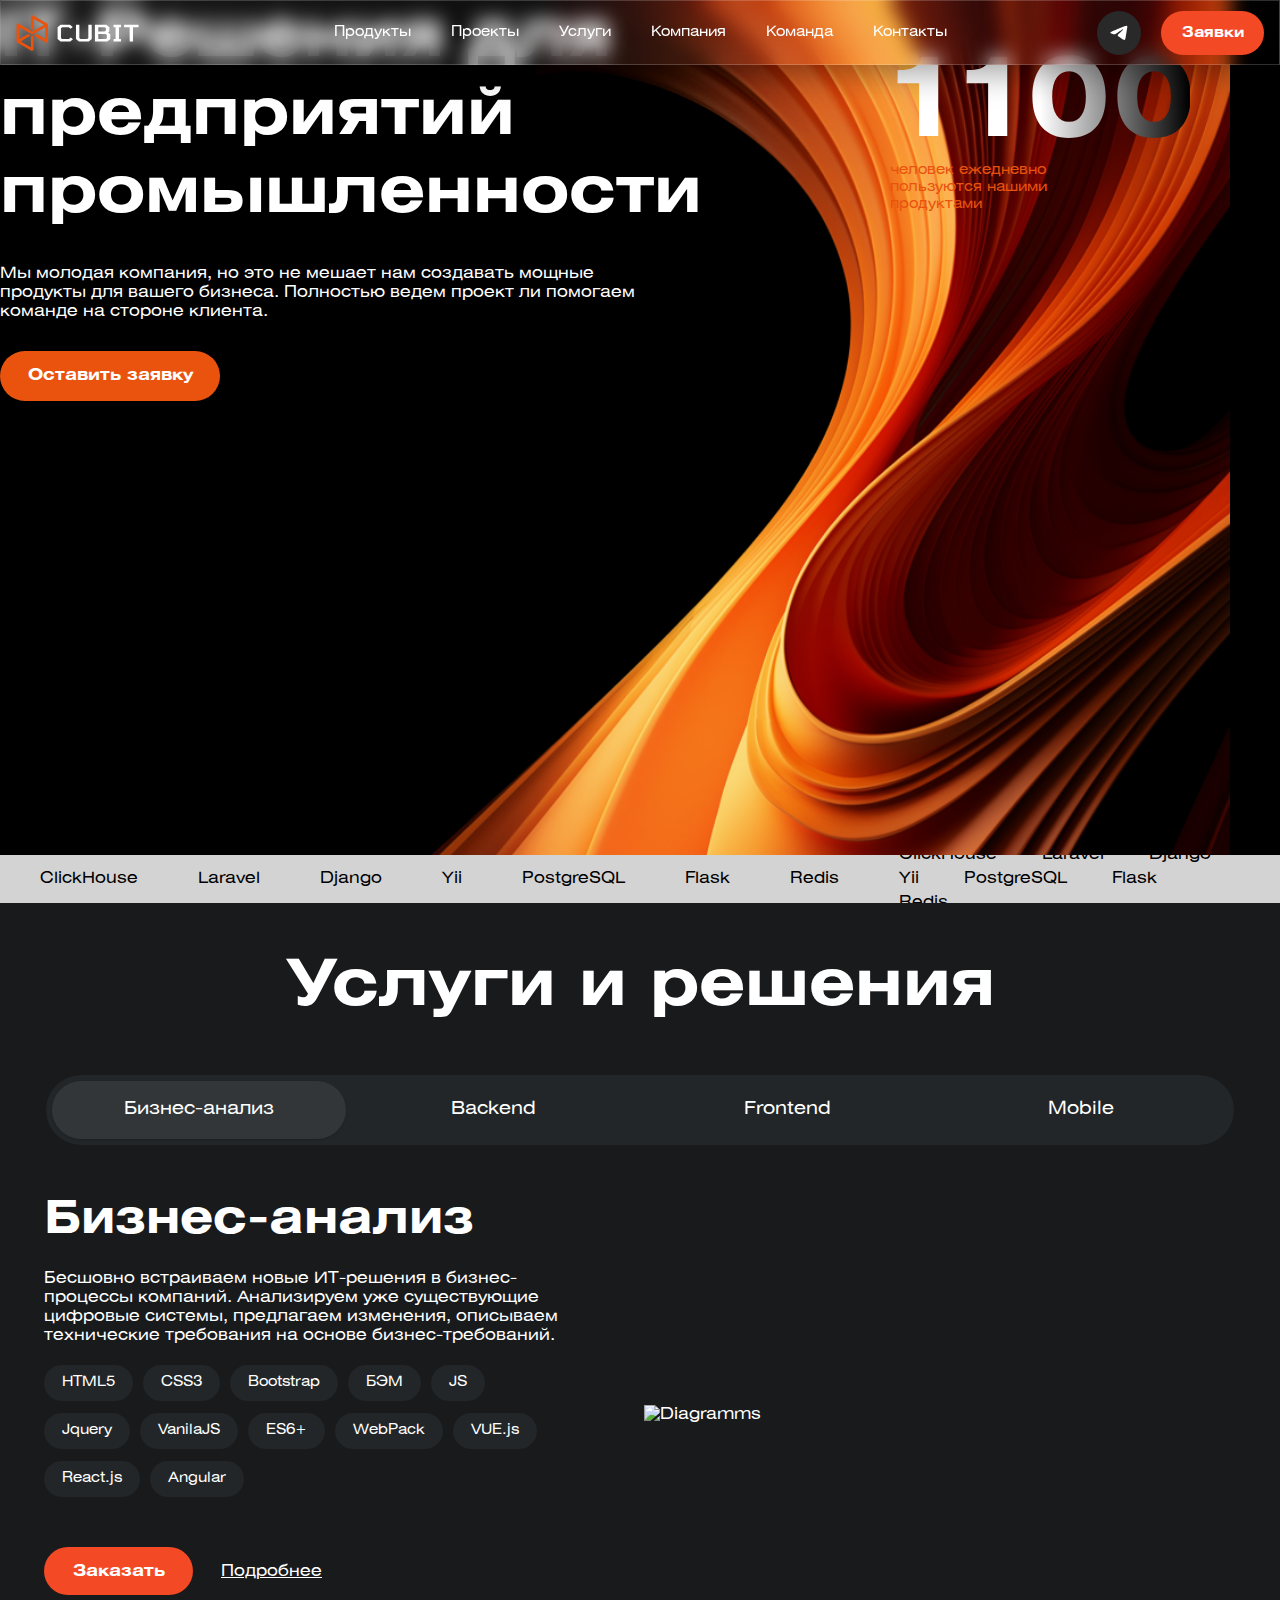
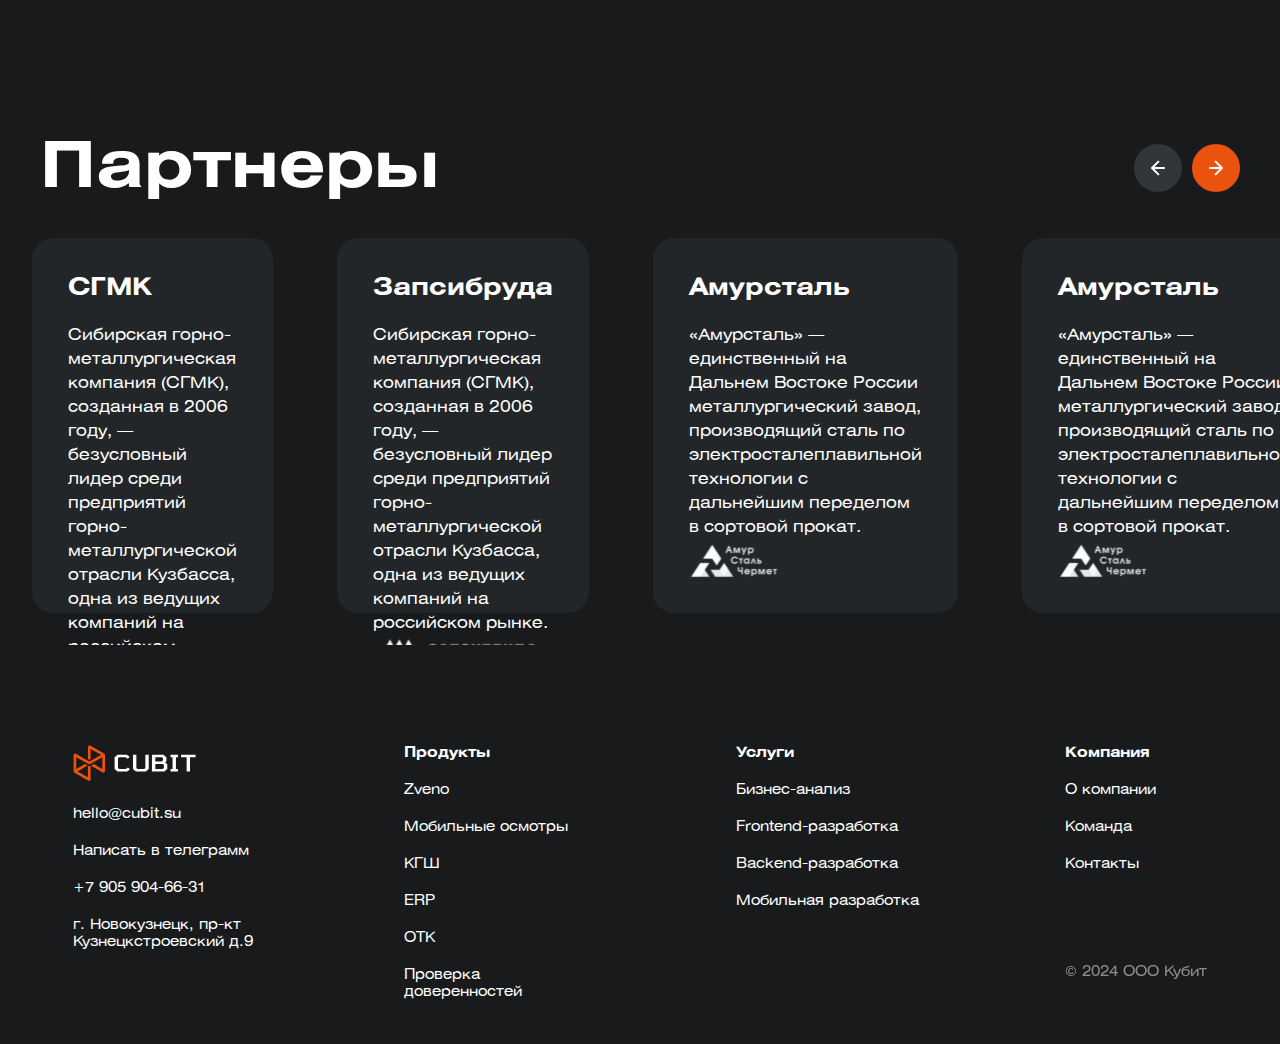
==== commit 410f3d52: "Add mobile version" ====
--- a/HTML/index.html
+++ b/HTML/index.html
@@ -13,6 +13,9 @@
     <header>
         <div class="header-container">
             <nav class="navigation-container">
+                <div class="menu">
+                    <img src="../images/menu.png" alt="menu">
+                </div>
                 <div class="company-logo">
                     <img src="../images/CubtiLogo.svg" alt="LOGO">
                 </div>
@@ -233,7 +236,7 @@
         </div>
     </section>
     <div class="footer">
-        <div class="footer-container">
+        <div class="company-info">
             <img src="../images/CubtiLogo.svg" alt="LOGO">
             <ul class="items">
                 <li class="item">hello@cubit.su</li>
--- a/CSS/index.css
+++ b/CSS/index.css
@@ -31,6 +31,7 @@
     box-shadow: 0 8px 32px 0 rgba(0, 0, 0, 0.37);
     position: absolute;
     width: 100%;
+    display: flex;
 }
 
 .navigation-container {
@@ -39,6 +40,12 @@
     height: 100%;
     width: 100%;
 
+    @media screen and (min-width: 320px) and (max-width: 425px) {
+        max-width: auto;
+        justify-content: space-evenly;
+        margin: 0;
+    }
+
     @media screen and (min-width: 1920px) and (max-width: 2560px) {
         max-width: 1400px;
     }
@@ -46,6 +53,16 @@
     @media screen and (min-width: 1400px) and (max-width: 1919px) {
         max-width: 1200px;
     }
+}
+
+.navigation-container .menu {
+    @media screen and (min-width: 320px) and (max-width: 425px) {
+        display: flex;
+        width: 20%;
+    }
+
+    align-self: center;
+    display: none;
 }
 
 .navigation-container .company-logo {
@@ -60,6 +77,10 @@
 }
 
 .navigation-container .header-label .items {
+    @media screen and (min-width: 320px) and (max-width: 425px) {
+        display: none;
+    }
+
     width: auto;
     display: flex;
     list-style: none;
@@ -108,22 +129,39 @@
     background-color: #292929;
     border: 0px;
     margin-right: 20px;
+
+    @media screen and (min-width: 320px) and (max-width: 425px) {
+        display: none;
+    }
 }
 
 main {
-    z-index: 1;
+    z-index: -1;
+    position: relative;
     width: auto;
     background-color: #000000;
     background-repeat: no-repeat;
-    background-position: right;
-    overflow: hidden;
+    background-position: bottom 0px right 50px;
+    flex-wrap: wrap;
     background-color: #000000;
-    background-size:  800px;
+    background-size: contain;
     background-image: url("../images/Background.png");
+
+    @media screen and (min-width: 1920px) and (max-width: 2560px) {
+        background-image: url("../images/Background2.png");
+        background-size: 75% 150%;
+        background-position: bottom -400px right -500px;
+    }
+
+    @media screen and (min-width: 320px) and (max-width: 425px) {
+        background-position: bottom -50px right -50px;
+        padding-top: 100px;
+        background-size: contain;
+        background-image: url("../images/MobileBackground.png");
+    }
 }
 
 main .main-container {
-    align-content: space-around;
     height: 95vh;
     display: flex;
     flex-wrap: wrap;
@@ -131,10 +169,18 @@
 
     @media screen and (min-width: 1920px) and (max-width: 2560px) {
         max-width: 1400px;
+        align-content: space-around;
     }
 
     @media screen and (max-width: 1919px) and (min-width: 1400px) {
         max-width: 1200px;
+        align-content: space-around;
+    }
+
+    @media screen and (min-width: 320px) and (max-width: 425px) {
+        justify-content: center;
+        align-items: center;
+        height: 75vh;
     }
 }
 
@@ -142,6 +188,10 @@
     font-weight: bold;
     color: #ffffff;
     font-size: 64px;
+
+    @media screen and (min-width: 320px) and (max-width: 425px) {
+        font-size: 27px;
+    }
 }
 
 main .description-container {
@@ -149,6 +199,11 @@
     flex-wrap: wrap;
     justify-content: center;
     align-items: center;
+
+    @media screen and (min-width: 320px) and (max-width: 425px) {
+        width: 90%;
+        margin: auto;
+    }
 }
 
 main .description-container .requests {
@@ -163,12 +218,21 @@
     border: 0px;
     font-weight: bold;
     font-family: 'HeliosExt', sans-serif;
+
+    @media screen and (min-width: 320px) and (max-width: 425px) {
+        display: none;
+    }
 }
 
 main .description {
     color: #ffffff;
     margin-top: 30px;
-    width: 70%;
+
+    @media screen and (min-width: 320px) and (max-width: 425px) {
+        font-size: 22px;
+        max-width: 100%;
+        margin-top: 20px;
+    }
 }
 
 main .human-counter {
@@ -182,21 +246,42 @@
     position: relative;
     background-clip: text;
     background-image: linear-gradient(to right, #fff, #fff, #000000);
-    z-index: 0;
+    position: relative;
+    z-index: -2;
+
+    @media screen and (min-width: 320px) and (max-width: 425px) {
+        font-size: 102px;
+        width: 100%;
+    }
 }
 
 main .human-counter-description {
+
+    @media screen and (min-width: 320px) and (max-width: 425px) {
+        font-size: 14px;
+        max-width: 100%;
+    }
+
     flex-direction: row;
     flex-wrap: wrap;
     width: 50%;
-    font-family: 'HeliosExt', sans-serif;
+    font-family: 'HeliosExt',
+    sans-serif;
     color: #ffffff;
     font-size: 14px;
+
 }
 
 main .human-counter-container {
     margin-top: 50px;
     margin-left: 250px;
+
+    @media screen and (min-width: 320px) and (max-width: 425px) {
+        margin-left: 0px;
+        max-width: 280px;
+        margin-bottom: 100px;
+    }
+
     display: flex;
     flex-direction: column;
     max-width: 50%;
@@ -210,9 +295,11 @@
 }
 
 @keyframes scroll {
+
     0% {
         transform: translateX(0);
     }
+
     100% {
         transform: translateX(-150%);
     }
@@ -225,6 +312,16 @@
 
     100% {
         transform: translateX(-50%);
+    }
+}
+
+@keyframes scrollLowResolution {
+    0% {
+        transform: translateX(100%);
+    }
+
+    100% {
+        transform: translateX(-100%);
     }
 }
 
@@ -234,14 +331,21 @@
     padding: 12px 20px;
     overflow: hidden;
     display: flex;
+    align-items: center;
 }
 
 .scroll-feed .scroll-feed-content-1 {
+    @media screen and (min-width: 320px) and (max-width: 425px) {
+        animation: scrollLowResolution 5s linear infinite;
+    }
+
     animation: scroll 9s linear infinite;
     align-content: center;
     list-style-type: none;
     justify-content: space-between;
     position: relative;
+    flex-direction: row;
+    display: flex;
 }
 
 .scroll-feed .scroll-feed-content-2 {
@@ -250,6 +354,10 @@
     list-style-type: none;
     justify-content: space-between;
     position: relative;
+
+    @media screen and (min-width: 320px) and (max-width: 425px) {
+        display: none;
+    }
 }
 
 .scroll-feed .scroll-feed-content-1 .item {
@@ -257,10 +365,14 @@
     padding-right: 40px;
     line-height: 150%;
     font-size: 16px;
-    display: flex;
+
+    @media screen and (min-width: 320px) and (max-width: 425px) {
+        font-size: 24px;
+    }
+
     max-height: 100%;
     white-space: nowrap;
-    display: inline-block;
+
 }
 
 .scroll-feed .scroll-feed-content-2 .item {
@@ -283,12 +395,18 @@
     color: #ffffff;
     margin-bottom: 100px;
 
-    @media screen and (orientation: landscape) and (max-width: 1919px) and (min-width: 1400px) {
+    @media screen and (max-width: 1919px) and (min-width: 1400px) {
         max-width: 1200px;
     }
 
-    @media screen and (orientation: landscape) and (max-width: 2560px) and (min-width: 1920px) {
+    @media screen and (max-width: 2560px) and (min-width: 1920px) {
         max-width: 1400px;
+    }
+
+    @media screen and (min-width: 320px) and (max-width: 425px) {
+        align-items: flex-start;
+        max-width: 280px;
+        overflow: hidden;
     }
 }
 
@@ -297,12 +415,24 @@
     margin-bottom: 50px;
     font-size: 64px;
     line-height: 112%;
+
+    @media screen and (min-width: 320px) and (max-width: 425px) {
+        font-size: 36px;
+        margin: auto;
+        margin-top: 50px;
+        margin-bottom: 50px;
+    }
 }
 
 .service-solution .solution-container {
     max-width: 1400px;
-    justify-content: center;
-    display: flex;
+ 
+    display: flex;
+
+    @media screen and (max-width: 425px) and (min-width: 320px) {
+        overflow: hidden;
+        max-width: 290px;
+    }
 }
 
 .service-solution .solutions {
@@ -328,6 +458,10 @@
     font-family: 'HeliosExt', sans-serif;
     background-color: #222628;
     cursor: pointer;
+
+    @media screen and (max-width: 425px) and (min-width: 320px) {
+        max-width: 180px;
+    }
 }
 
 .service-solution .solutions .solution-selected {
@@ -347,9 +481,25 @@
     display: flex;
     flex-wrap: wrap;
     width: 500px;
+
+    @media screen and (max-width: 425px) and (min-width: 320px) {
+        max-width: 280px;
+        gap: 5px 10px;
+    }
+
     list-style-type: none;
     align-content: center;
     gap: 12px 10px;
+}
+
+@media screen and (max-width: 425px) and (min-width: 320px) {
+    .solution-tag:first-child:before {
+        content: "Технологии: ";
+    }
+
+    .solution-tag:not(:last-child):after {
+        content: ", ";
+    }
 }
 
 .service-solution .solution-tags .solution-tag {
@@ -359,6 +509,15 @@
     text-align: center;
     font-size: 14px;
     background-color: #222628;
+
+    @media screen and (max-width: 425px) and (min-width: 320px) {
+        padding: 0;
+        height: auto;
+        border-radius: 0px;
+        text-align: center;
+        font-size: 16px;
+        background-color: #181A1C;
+    }
 }
 
 .service-solution .requests {
@@ -373,10 +532,15 @@
     font-size: 16px;
     line-height: 150%;
     font-family: 'HeliosExt', sans-serif;
+
+    @media screen and (max-width: 425px) and (min-width: 320px) {
+        display: none
+    }
 }
 
 .info-container {
-    margin-top: 50px
+    margin-top: 50px;
+    width: 100%;
 }
 
 .service-solution .solution-description {
@@ -392,12 +556,30 @@
     padding: 13px 28px 11px 28px;
     width: 166px;
     height: 48px;
+
+    @media screen and (max-width: 425px) and (min-width: 320px) {
+        border-radius: 40px;
+        padding: 13px 28px 11px 28px;
+        text-align: center;
+        height: 48px;
+        border: 0px;
+        background-color: rgba(243, 73, 37, 255);
+        color: #ffffff;
+        font-weight: bold;
+        font-size: 16px;
+        line-height: 150%;
+        font-family: 'HeliosExt', sans-serif;
+        display: block;
+        text-decoration: 0px;
+        width: 280px;
+    }
 }
 
 .solution-explanation-container {
     margin-top: 50px;
     flex-direction: row;
     display: flex;
+    flex-wrap: wrap;
 }
 
 .hidden-block {
@@ -408,6 +590,10 @@
     display: flex;
     flex-direction: column;
     max-width: 600px;
+
+    @media screen and (max-width: 425px) and (min-width: 320px) {
+        max-width: 320px;
+    }
 }
 
 .solution-name {
@@ -421,6 +607,13 @@
     align-content: center;
     width: 592px;
     height: 440px;
+
+    @media screen and (max-width: 425px) and (min-width:320px) {
+        width: 300px;
+        height: 300px;
+        margin: auto;
+        size: auto;
+    }
 }
 
 .company-feed {
@@ -439,6 +632,17 @@
     font-weight: bold;
     font-size: 64px;
     line-height: 112%;
+
+    @media screen and (max-width: 425px) and (min-width: 320px) {
+        font-size: 36px;
+        margin: auto;
+    }
+}
+
+.company-feed .move-container {
+    @media screen and (max-width: 425px) and (min-width: 320px) {
+        display: none;
+    }
 }
 
 .company-feed .move {
@@ -462,6 +666,7 @@
 .article-section {
     display: flex;
     justify-content: space-between;
+    overflow: hidden;
 }
 
 .client {
@@ -473,11 +678,25 @@
     background: #222628;
     display: flex;
     flex-direction: column;
+
+    @media screen and (max-width: 425px) and (min-width: 320px) {
+        max-width: 257px;
+        max-height: 336px;
+        margin-left: 16px;
+        margin-right: 16px;
+        padding: 20px;
+    }
 }
 
 .company-description {
     margin-top: 20px;
     line-height: 150%;
+
+    @media screen and (max-width: 425px) and (min-width: 320px) {
+        font-size: 14px;
+        line-height: 100%;
+        width: 217px;
+    }
 }
 
 .client .image-container {
@@ -493,14 +712,33 @@
     height: 299px;
     display: flex;
     justify-content: space-around;
+
+    @media screen and (max-width: 425px) and (min-width:320px) {
+        flex-direction: column;
+        margin-left: 30px;
+        max-width: 290px;
+    }
 }
 
 .footer .footer-container {
-    align-items: center;
+    display: flex;
+    flex-direction: column;
+}
+
+.footer .footer-container img {
+    @media screen and (max-width: 425px) and (min-width: 320px) {
+        display: none;
+    }
 }
 
 .footer .items {
     list-style-type: none;
+
+    @media screen and (max-width: 425px) and (min-width:320px) {
+        font-size: 24px;
+        margin-top: 10px;
+        margin-bottom: 10px;
+    }
 }
 
 .footer .item {
@@ -511,16 +749,60 @@
     margin-top: 20px;
     font-weight: normal;
     font-size: 14px;
+
+    @media screen and (max-width: 425px) and (min-width:320px) {
+        font-size: 24px;
+        display: none;
+        width: 100%;
+        margin-left: 50;
+    }
+}
+
+body .footer .company-info .items .item {
+    width: 185px;
+    text-align: left;
+    margin-left: 0;
+    padding: 0;
+    margin-top: 20px;
+    font-weight: normal;
+    font-size: 14px;
+
+    @media screen and (max-width: 425px) and (min-width:320px) {
+        font-size: 24px;
+        display: inline-block;
+        width: auto;
+        flex-wrap: wrap;
+        max-width: 290px;
+    }
+
+}
+
+body .footer .company-info img {
+    @media screen and (max-width:425px) and (min-width: 320px) {
+        display: none;
+    }
 }
 
 .footer .heading {
     font-weight: bold;
     font-size: 14px;
+
+    @media screen and (max-width: 425px) and (min-width:320px) {
+        font-size: 24px;
+    }
 }
 
 .footer .non-classic-item {
     opacity: 0.5;
     font-size: 14px;
+
+    @media screen and (max-width: 425px) and (min-width:320px) {
+        font-size: 24px;
+        margin-top: 50px;
+        margin-bottom: 50px;
+        height: auto;
+    }
+
     height: 108px;
     align-content: end;
 }
